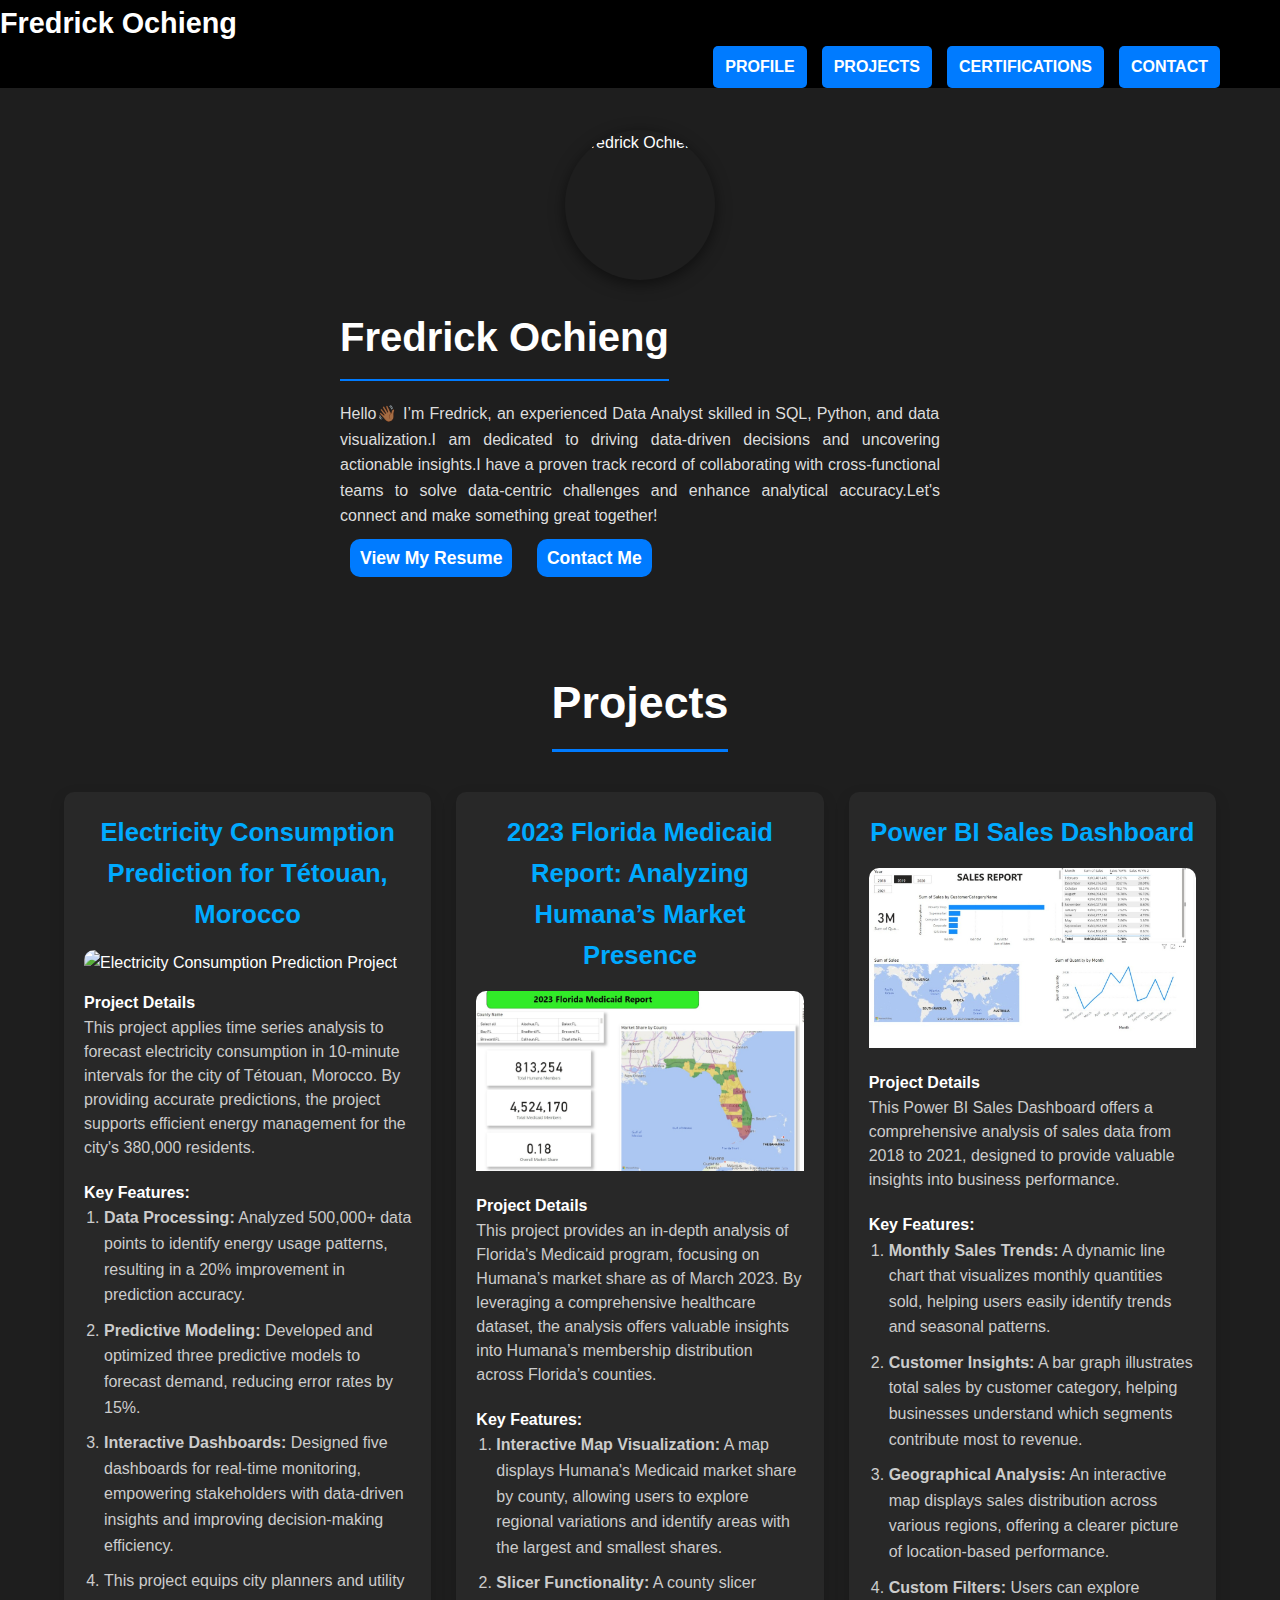
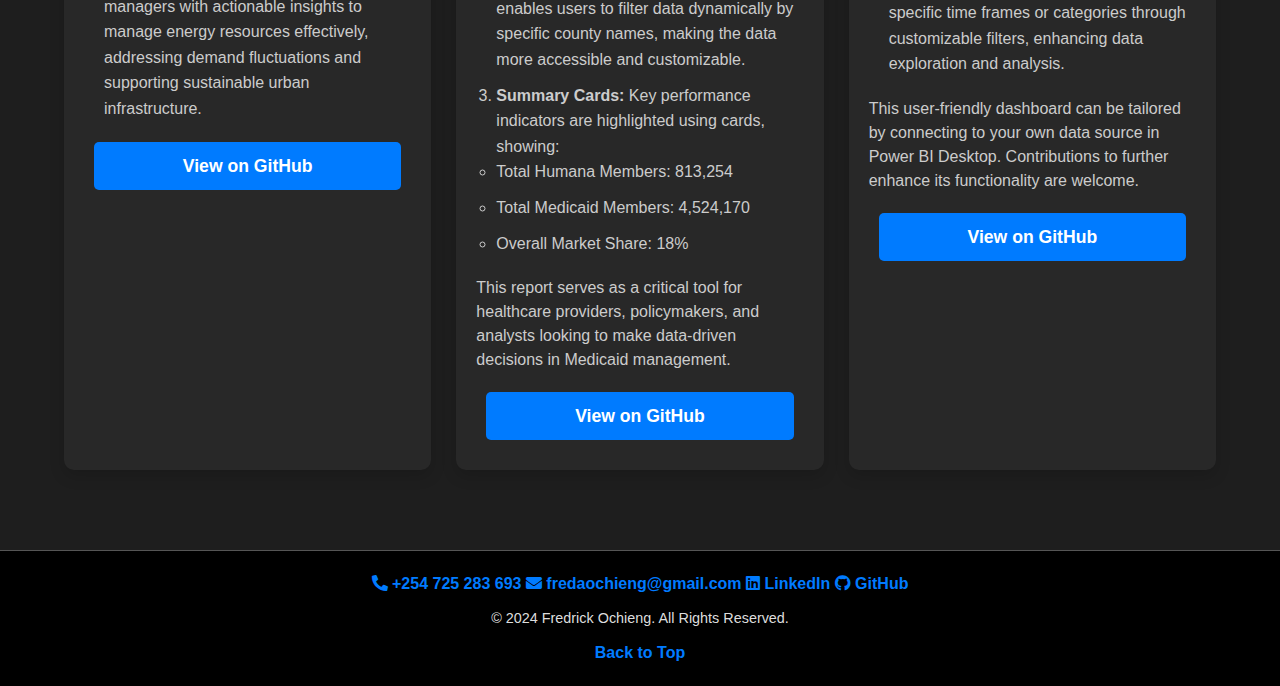
==== index.html @ 40f94ac7 "Added footer stylings" ====
<!DOCTYPE html>
<html lang="en">

<head>
    <meta charset="UTF-8">
    <meta name="viewport" content="width=device-width, initial-scale=1.0">
    <title style="color: white;">Fredrick Ochieng - Data Analyst</title>
    <link rel="stylesheet" href="styles.css">
    <link href="https://fonts.googleapis.com/css2?family=Roboto:wght@400;700&display=swap" rel="stylesheet">
    <link rel="stylesheet" href="https://cdnjs.cloudflare.com/ajax/libs/font-awesome/5.15.4/css/all.min.css">

    <link rel="stylesheet" href="script.js">
</head>


    <body>
        <header>
            <nav>
                <h1>Fredrick Ochieng</h1>
                <div class="container">
                    <ul class="horizontal-navbar">
                        <li><a href="index.html">PROFILE</a></li>
                        <li><a href="projects.html">PROJECTS</a></li>
                        <li><a href="certifications.html">CERTIFICATIONS</a></li>
                        <li><a href="contact.html">CONTACT</a></li>
                    </ul>
                </div>
            </nav>
        </header>

    
    
<section id="home">
        <div class="container">
            <div class="profile">
                <img src="images/FredProfile.png" alt="Fredrick Ochieng" class="profile-pic">
                <div class="profile-info">
                    <h2>Fredrick Ochieng</h2>
                    <p style="text-align:justify">Hello👋🏾 I’m Fredrick,  an experienced Data Analyst
                         skilled in SQL, Python, and data visualization.I am dedicated to driving data-driven
                          decisions and uncovering actionable insights.I have a proven track record
                           of collaborating with cross-functional teams to solve data-centric challenges 
                           and enhance analytical accuracy.Let's connect and make something great together!</p>
                    <a href="FredrickOchieng.pdf" class="btn" > <b>View My Resume</b></a>
                    <a href="contact.html" class="btn"><b>Contact Me</b></a>
                </div>
            </div>
        </div>
    </section>

    <section id="projects">
        <div class="container">
            <h2>Projects</h2>
            <div class="projects-grid">
                <!-- Existing Project -->
                <div class="project">
                    <h3 style="text-align: center;">Electricity Consumption Prediction for Tétouan, Morocco</h3>
                    <img src="images/project1.jpg" alt="Electricity Consumption Prediction Project" class="project-image">
                    <h4>Project Details</h4>
                    <p>This project applies time series analysis to forecast electricity consumption in 10-minute intervals for the city of Tétouan, Morocco. By providing accurate predictions, the project supports efficient energy management for the city's 380,000 residents.</p>
                    <h4>Key Features:</h4>
                    <ol style="text-align: left; margin-left: 20px;">
                        <li><b>Data Processing:</b> Analyzed 500,000+ data points to identify energy usage patterns, resulting in a 20% improvement in prediction accuracy.</li>
                        <li><b>Predictive Modeling:</b> Developed and optimized three predictive models to forecast demand, reducing error rates by 15%.</li>
                        <li><b>Interactive Dashboards:</b> Designed five dashboards for real-time monitoring, empowering stakeholders with data-driven insights and improving decision-making efficiency.</li>
                        <li>This project equips city planners and utility managers with actionable insights to manage energy resources effectively, addressing demand fluctuations and supporting sustainable urban infrastructure.</li>
                    </ol>
                    <a href="https://github.com/fred0chieng" target="_blank" class="btn">View on GitHub</a>
                </div>
    
                <!-- New Project: 2023 Florida Medicaid Report -->
                <div class="project">
                    <h3 style="text-align: center;">2023 Florida Medicaid Report: Analyzing Humana’s Market Presence</h3>
                    <img src="images/medicaid_report.jpg" alt="Florida Medicaid Report" class="project-image">
                    <h4>Project Details</h4>
                    <p>This project provides an in-depth analysis of Florida's Medicaid program, focusing on Humana’s market share as of March 2023. By leveraging a comprehensive healthcare dataset, the analysis offers valuable insights into Humana’s membership distribution across Florida’s counties.</p>
                    <h4>Key Features:</h4>
                    <ol style="text-align: left; margin-left: 20px;">
                        <li><b>Interactive Map Visualization:</b> A map displays Humana's Medicaid market share by county, allowing users to explore regional variations and identify areas with the largest and smallest shares.</li>
                        <li><b>Slicer Functionality:</b> A county slicer enables users to filter data dynamically by specific county names, making the data more accessible and customizable.</li>
                        <li><b>Summary Cards:</b> Key performance indicators are highlighted using cards, showing: 
                            <ul>
                                <li>Total Humana Members: 813,254</li>
                                <li>Total Medicaid Members: 4,524,170</li>
                                <li>Overall Market Share: 18%</li>
                            </ul>
                        </li>
                    </ol>
                    <p>This report serves as a critical tool for healthcare providers, policymakers, and analysts looking to make data-driven decisions in Medicaid management.</p>
                    <a href="https://github.com/fred0chieng/2023-Florida-Medicaid-Report" target="_blank" class="btn">View on GitHub</a>
                </div>
    
                <!-- Existing Project: Power BI Sales Dashboard -->
                <div class="project">
                    <h3 style="text-align: center;">Power BI Sales Dashboard</h3>
                    <img src="images/SalesReport.jpg" alt="Power BI Sales Dashboard" class="project-image">
                    <h4>Project Details</h4>
                    <p>This Power BI Sales Dashboard offers a comprehensive analysis of sales data from 2018 to 2021, designed to provide valuable insights into business performance.</p>
                    <h4>Key Features:</h4>
                    <ol style="text-align: left; margin-left: 20px;">
                        <li><strong>Monthly Sales Trends:</strong> A dynamic line chart that visualizes monthly quantities sold, helping users easily identify trends and seasonal patterns.</li>
                        <li><strong>Customer Insights:</strong> A bar graph illustrates total sales by customer category, helping businesses understand which segments contribute most to revenue.</li>
                        <li><strong>Geographical Analysis:</strong> An interactive map displays sales distribution across various regions, offering a clearer picture of location-based performance.</li>
                        <li><strong>Custom Filters:</strong> Users can explore specific time frames or categories through customizable filters, enhancing data exploration and analysis.</li>
                    </ol>
                    <p>This user-friendly dashboard can be tailored by connecting to your own data source in Power BI Desktop. Contributions to further enhance its functionality are welcome.</p>
                    <a href="https://github.com/fred0chieng/-Power-BI-Sales-dashboard-" target="_blank" class="btn">View on GitHub</a>
                </div>
            </div>
        </div>
    </section>

    
    <footer>
        <div class="container">
            <div class="footer-links">
                <a href="tel:+254725283693"><i class="fas fa-phone-alt"></i> +254 725 283 693</a>
                <a href="mailto:fredaochieng@gmail.com"><i class="fas fa-envelope"></i> fredaochieng@gmail.com</a>
                <a href="https://www.linkedin.com/in/fredrickochieng1/?originalSubdomain=ke" target="_blank">
                    <i class="fab fa-linkedin"></i> LinkedIn
                </a>
                <a href="https://github.com/fred0chieng" target="_blank"><i class="fab fa-github"></i> GitHub</a>
            </div>
            <p>&copy; 2024 Fredrick Ochieng. All Rights Reserved.</p>
            <a href="#top" class="back-to-top">Back to Top</a>
        </div>
    </footer>
    
    </body>

</html>
---- styles.css ----
/* General Reset */
* {
  margin: 0;
  padding: 0;
  box-sizing: border-box;
  font-family: 'Arial', sans-serif;
}

body {
  line-height: 1.6;
  font-size: 16px;
  background-color:#1e1e1e; /* Black background */
  color: #fff; /* Light text color for contrast */
  padding-top: 80px; /* Account for fixed header */
  overflow-x: hidden; /* Prevent horizontal scrolling */
}

body .container {
  display: flex;
  flex-direction: column;
  align-items: center; /* Center vertically */
}

@media (max-width: 768px) {
  body .container {
    padding: 10px;
    justify-content: flex-start; /* Ensure content appears from the top */
    align-items: flex-start; /* Align items to the left */
  }
}

/* Header */
header {
  position: fixed;
  align-items: center;
  top: 0;
  width: 100%;
  justify-content: space-between;
  background-color:#000; /* or your preferred background color */
  z-index: 1000; /* To ensure it stays above other content */
  transition: background-color 0.3s;
}

.home-page header {
  background-color: transparent;
}

.scrolled header {
  background-color: #444; /* or another color */
}

html {
  scroll-behavior: smooth;
}

header .container {
  display: flex;
  flex-direction: column; /* Stack items vertically */
  align-items:flex-end; /* Align items to the left */
  padding: 10px 0;
  max-width: 1200px; /* Adjust for your layout */
  margin: 0 auto; /* Center the container horizontally */
  justify-content: space-between; /* Space between heading and nav */
  width: 100%;
  padding: 0 20px;

}

header h1 {
  margin: 0;
  font-size: 1.8rem;
  color: white; /* Adjust header color for visibility */
}

header nav {
  margin-left: auto; /* Push the nav to the far right */
}

header nav ul {
  list-style: none;
  display: flex; /* Align items in a row */
  gap: 15px; /* Space between navigation items */
}

header nav ul li {
  display: inline-block; /* Make items inline-block */
}

header nav ul li a {
  color: #fff; /* Text color */
  text-decoration: none; /* Remove underline */
  padding: 8px 12px; /* Padding for clickable area */
  border-radius: 5px; /* Rounded corners */
  background-color: #007bff; /* Background color */
  display: block; /* Ensure the link takes full space */
  transition: background-color 0.3s, color 0.3s; /* Smooth transition */
  font-weight: bold; /* Make text bold */
}


header nav ul li a:hover {
  background-color: #0056b3; /* Darker shade on hover */
  color: #fff; /* Text color on hover */
}


/* Section Titles */
h2 {
  text-align: center;
  color: #fff;
  margin-bottom: 20px;
  border-bottom: 2px solid #007bff;
  display: inline-block;
  padding-bottom: 10px;
}

/* About Section */
#about {
  background-color: #1e1e1e; /* Darker section background */
  padding: 60px 0;
  text-align: center;
  border-bottom: 1px solid #444;
}

.profile {
  display: flex;
  flex-direction: column;
  align-items: center;
  gap: 10px; /* Reduced gap between image and name */
  margin-top: 50px; /* Space between the header and profile section */
}

.profile-pic {
  width: 150px;
  height: 150px;
  border-radius: 50%;
  object-fit: cover;
  box-shadow: 0 4px 15px rgba(0, 0, 0, 0.5); /* Stronger shadow for contrast */
}

.profile-info {
  max-width: 600px;
  text-align: center;
  color: #ddd; /* Slightly lighter text */
}

.profile-info h2 {
  font-size: 2.2rem;
  margin: 5px 0; /* Reduced margin for the name */
  color: #fff; /* White color for name */
}

/* General Button Styling */
.btn {
  background-color: #007bff; /* Primary color */
  color: #fff; /* Text color */
  padding: 5px 10px; /* Increased padding */
  border-radius: 10px; /* Rounded buttons */
  cursor: pointer;
  font-size: 1.1rem; /* Slightly larger font */
  font-weight: bold; /* Bold text */
  transition: background-color 0.3s, border-color 0.3s, box-shadow 0.3s;
  display: inline-block;
  margin: 10px; /* Space between buttons */
  text-align: center;
  text-decoration: none;

}

.btn:hover {
  background-color: #0056b3; /* Darker blue on hover */
  border-color: #fff; /* White border on hover */
  box-shadow: 0 5px 15px rgba(0, 123, 255, 0.4); /* Subtle shadow */
}

.btn:active {
  transform: scale(0.98); /* Slight button shrink when clicked */
}

.btn-primary {
  background-color: #28a745; /* Green button */
  border-color: #28a745;
}

.btn-primary:hover {
  background-color: #218838;
  border-color: #fff;
}

/* Projects Section */
#projects {
  padding: 80px 0;
  background-color: #1e1e1e;
  font-family: Arial, Helvetica, sans-serif;
}

#projects h2 {
  text-align: center;
  font-size: 2.8rem;
  margin-bottom: 40px;
  color: #ffffff;
  border-bottom: 3px solid #007bff;
  display: inline-block;
  padding-bottom: 10px;
}

/* Container */
.container {
  width: 90%;
  max-width: 1200px;
  margin: 0 auto;
}

/* Projects Grid */
.projects-grid {
  display: grid;
  grid-template-columns: repeat(auto-fit, minmax(300px, 1fr));
  gap: 25px;
}

/* Project Card */
.project {
  background-color: #282828;
  border-radius: 10px;
  padding: 20px;
  box-shadow: 0 6px 15px rgba(0, 0, 0, 0.15);
  transition: transform 0.3s ease, box-shadow 0.3s ease;
  color: #ffffff;
}

.project:hover {
  transform: scale(1.05);
  box-shadow: 0 8px 25px rgba(0, 0, 0, 0.25);
}

.project img {
  width: 100%;
  height: 180px;
  object-fit: cover;
  border-radius: 10px 10px 0 0;
  margin-bottom: 15px;
}

.project h3 {
  font-size: 1.6rem;
  margin-bottom: 15px;
  text-align: center;
  color: #00aaff;
}

.project p {
  font-size: 1rem;
  margin-bottom: 20px;
  line-height: 1.5;
  color: #cccccc;
}

.project ol {
  margin-left: 20px;
  margin-bottom: 20px;
  color: #cccccc;
}

.project ol li {
  margin-bottom: 10px;
}

.project .btn {
  display: block;
  text-align: center;
  padding: 10px 15px;
  background-color: #007bff;
  color: #ffffff;
  border-radius: 5px;
  text-decoration: none;
  transition: background-color 0.3s;
}
/* Footer */
footer {
  background-color:#000; /* Dark background color */
  color: #fff; /* Light text color for contrast */
  padding: 20px 0;
  text-align: center; /* Center text */
  position: relative;
  bottom: 0;
  width: 100%;
  border-top: 1px solid #555; /* Subtle top border */
}

footer a {
  color: #007bff; /* Link color */
  text-decoration: none; /* Remove underline */
  font-weight: bold; /* Bold links */
  transition: color 0.3s; /* Smooth color transition */
}

footer a:hover {
  color: #0056b3; /* Darker blue on hover */
}

footer p {
  margin: 10px 0; /* Spacing for text */
  font-size: 0.9rem; /* Slightly smaller font size */
  color: #ddd; /* Light grey for secondary text */
}

/* Responsive Adjustments for Footer */
@media (max-width: 768px) {
  footer {
    padding: 15px 10px; /* Adjust padding for smaller screens */
  }

  footer p {
    font-size: 0.8rem; /* Smaller text size for mobile */
  }
}
/* Contact Section Styling */
#contact {
  padding: 80px 20px; /* Added padding for spacing */
  background-color: #1e1e1e; /* Background color consistent with the site */
  color: #fff; /* Text color for readability */
}

#contact .container {
  display: flex;
  flex-direction: column;
  align-items: center;
}

.profile {
  display: flex;
  flex-direction: column;
  align-items: center;
  gap: 20px; /* Increased gap for better spacing */
  max-width: 800px; /* Limit the width for better readability */
  width: 100%;
}

.profile-pic {
  width: 150px;
  height: 150px;
  border-radius: 50%;
  object-fit: cover;
  box-shadow: 0 4px 15px rgba(0, 0, 0, 0.5);
}

.profile-info {
  width: 100%;
  text-align: left; /* Align text to the left for better readability */
}

.profile-info h2 {
  font-size: 2.5rem; /* Increased font size */
  margin-bottom: 20px; /* Increased margin for spacing */
  color: #fff;
  align-items: center;
}

.profile-info form {
  display: flex;
  flex-direction: column;
  gap: 15px; /* Increased gap between form elements */
}

.profile-info label {
  font-size: 1.1rem; /* Larger font size for labels */
  margin-bottom: 5px; /* Space between label and input */
}

.profile-info input[type="text"],
.profile-info input[type="email"],
.profile-info textarea {
  width: 100%; /* Full width inputs */
  padding: 12px 15px; /* Increased padding for better usability */
  border: 1px solid #444; /* Subtle border */
  border-radius: 5px;
  background-color: #2c2c2c; /* Dark background for inputs */
  color: #fff; /* White text for readability */
  font-size: 1rem; /* Adequate font size */
  transition: border 0.3s ease;
}

.profile-info input[type="text"]:focus,
.profile-info input[type="email"]:focus,
.profile-info textarea:focus {
  border: 1px solid #007bff; /* Highlight border on focus */
  outline: none; /* Remove default outline */
}

.profile-info textarea {
  resize: vertical; /* Allow vertical resizing */
  min-height: 150px; /* Minimum height for textarea */
}
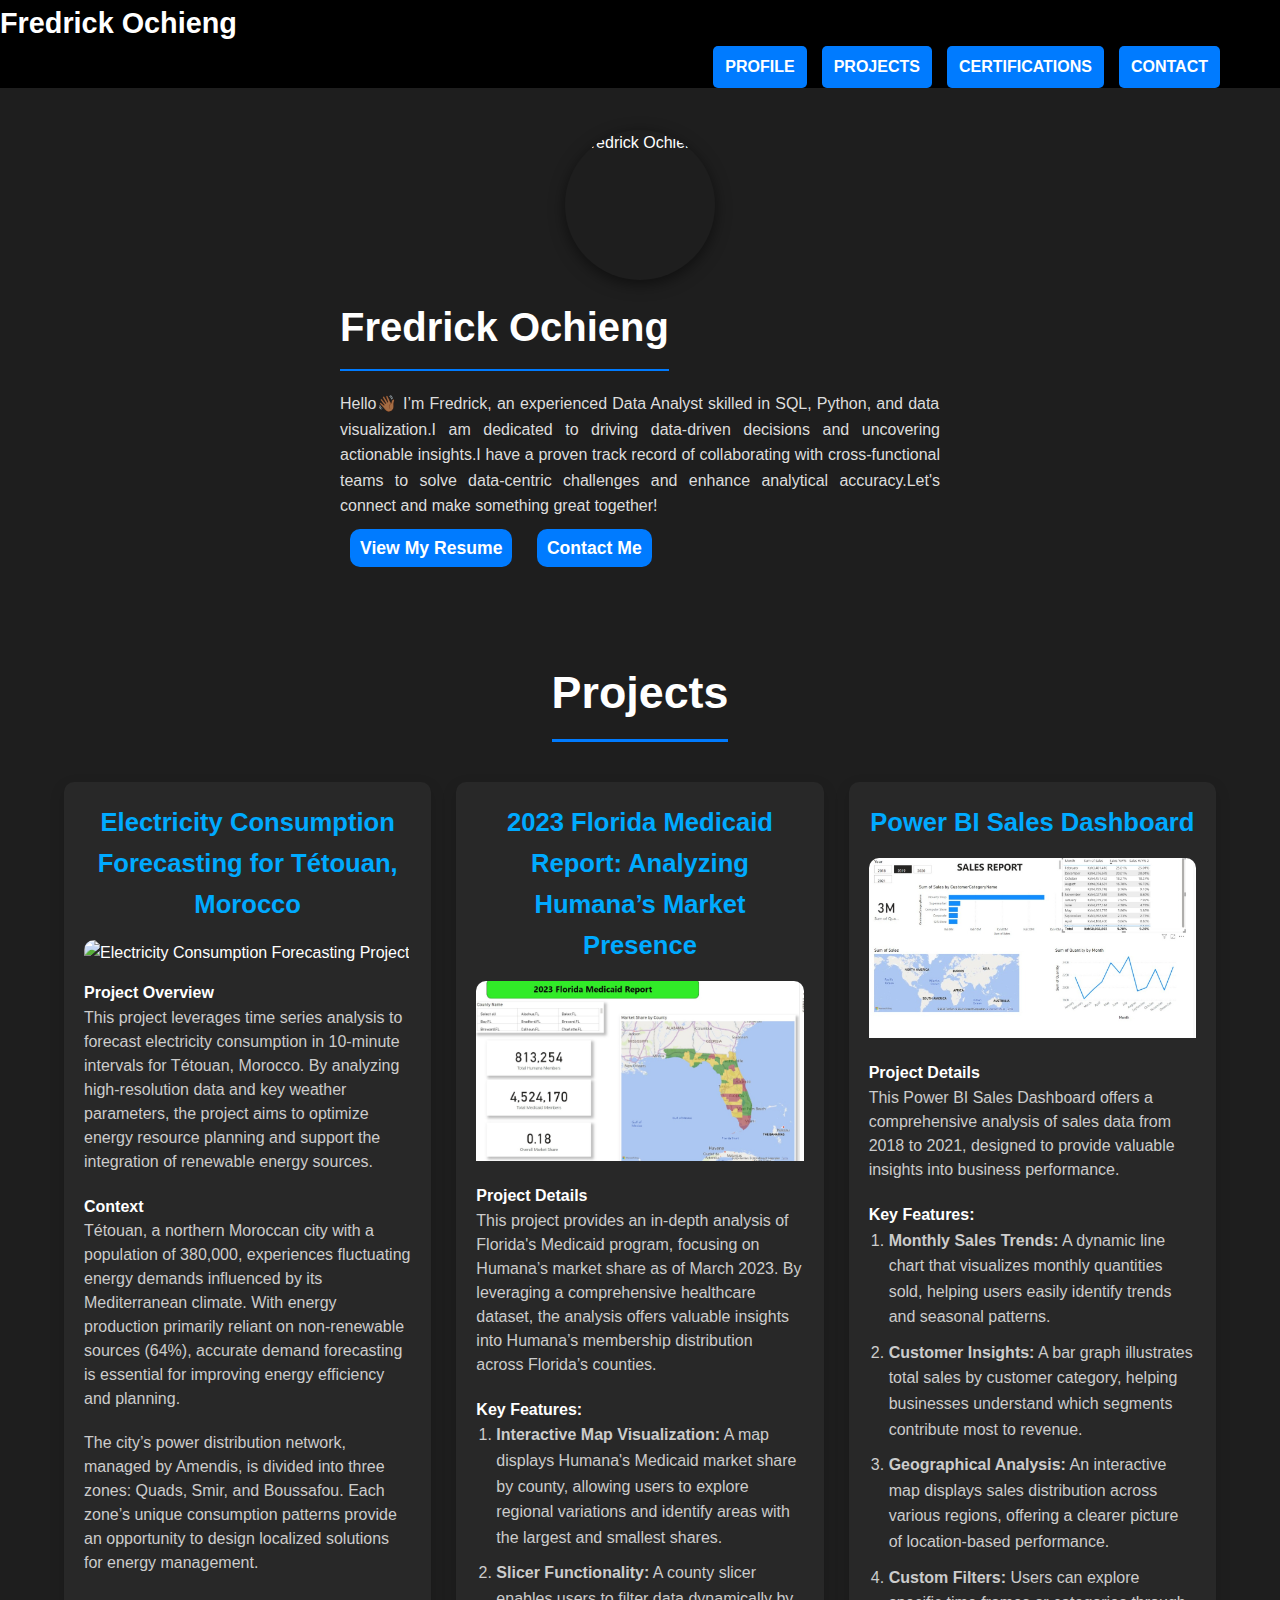
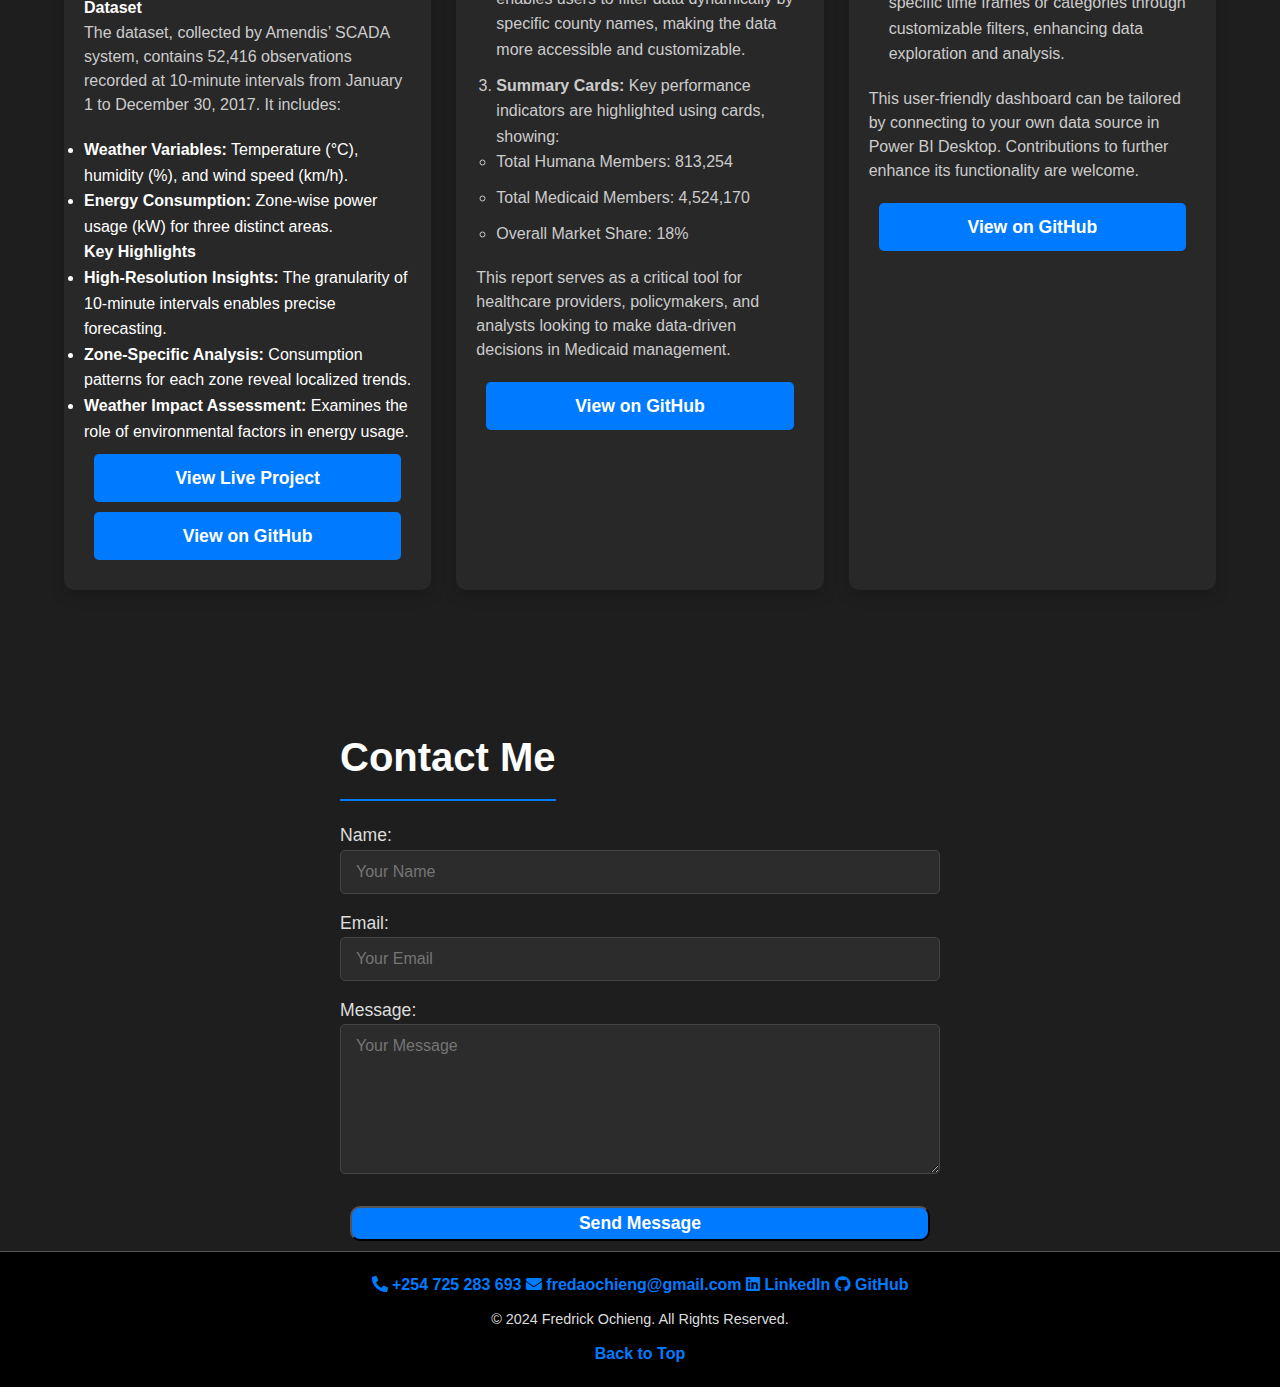
==== commit 280e580e: "added" ====
--- a/index.html
+++ b/index.html
@@ -52,23 +52,34 @@
         <div class="container">
             <h2>Projects</h2>
             <div class="projects-grid">
-                <!-- Existing Project -->
+                <!-- Updated Project: Electricity Consumption Forecasting -->
                 <div class="project">
-                    <h3 style="text-align: center;">Electricity Consumption Prediction for Tétouan, Morocco</h3>
-                    <img src="images/project1.jpg" alt="Electricity Consumption Prediction Project" class="project-image">
-                    <h4>Project Details</h4>
-                    <p>This project applies time series analysis to forecast electricity consumption in 10-minute intervals for the city of Tétouan, Morocco. By providing accurate predictions, the project supports efficient energy management for the city's 380,000 residents.</p>
-                    <h4>Key Features:</h4>
-                    <ol style="text-align: left; margin-left: 20px;">
-                        <li><b>Data Processing:</b> Analyzed 500,000+ data points to identify energy usage patterns, resulting in a 20% improvement in prediction accuracy.</li>
-                        <li><b>Predictive Modeling:</b> Developed and optimized three predictive models to forecast demand, reducing error rates by 15%.</li>
-                        <li><b>Interactive Dashboards:</b> Designed five dashboards for real-time monitoring, empowering stakeholders with data-driven insights and improving decision-making efficiency.</li>
-                        <li>This project equips city planners and utility managers with actionable insights to manage energy resources effectively, addressing demand fluctuations and supporting sustainable urban infrastructure.</li>
-                    </ol>
-                    <a href="https://github.com/fred0chieng" target="_blank" class="btn">View on GitHub</a>
+                    <h3 style="text-align: center;">Electricity Consumption Forecasting for Tétouan, Morocco</h3>
+                    <img src="images/project1.jpg" alt="Electricity Consumption Forecasting Project" class="project-image">
+                    <h4>Project Overview</h4>
+                    <p>This project leverages time series analysis to forecast electricity consumption in 10-minute intervals for Tétouan, Morocco. By analyzing high-resolution data and key weather parameters, the project aims to optimize energy resource planning and support the integration of renewable energy sources.</p>
+                    <h4>Context</h4>
+                    <p>Tétouan, a northern Moroccan city with a population of 380,000, experiences fluctuating energy demands influenced by its Mediterranean climate. With energy production primarily reliant on non-renewable sources (64%), accurate demand forecasting is essential for improving energy efficiency and planning.</p>
+                    <p>The city’s power distribution network, managed by Amendis, is divided into three zones: Quads, Smir, and Boussafou. Each zone’s unique consumption patterns provide an opportunity to design localized solutions for energy management.</p>
+                    <h4>Dataset</h4>
+                    <p>The dataset, collected by Amendis’ SCADA system, contains 52,416 observations recorded at 10-minute intervals from January 1 to December 30, 2017. It includes:</p>
+                    <ul>
+                        <li><strong>Weather Variables:</strong> Temperature (°C), humidity (%), and wind speed (km/h).</li>
+                        <li><strong>Energy Consumption:</strong> Zone-wise power usage (kW) for three distinct areas.</li>
+                    </ul>
+                    <h4>Key Highlights</h4>
+                    <ul>
+                        <li><strong>High-Resolution Insights:</strong> The granularity of 10-minute intervals enables precise forecasting.</li>
+                        <li><strong>Zone-Specific Analysis:</strong> Consumption patterns for each zone reveal localized trends.</li>
+                        <li><strong>Weather Impact Assessment:</strong> Examines the role of environmental factors in energy usage.</li>
+                    </ul>
+                    <div class="buttons">
+                        <a href="https://ewtkr67awm2gynd92wdqdx.streamlit.app/" target="_blank" class="btn">View Live Project</a>
+                        <a href="https://github.com/fred0chieng" target="_blank" class="btn">View on GitHub</a>
+                    </div>
                 </div>
     
-                <!-- New Project: 2023 Florida Medicaid Report -->
+                <!-- Existing Project: 2023 Florida Medicaid Report -->
                 <div class="project">
                     <h3 style="text-align: center;">2023 Florida Medicaid Report: Analyzing Humana’s Market Presence</h3>
                     <img src="images/medicaid_report.jpg" alt="Florida Medicaid Report" class="project-image">
@@ -110,6 +121,32 @@
         </div>
     </section>
 
+    <div class="container">
+        <div class="profile">
+        
+            <div class="profile-info">
+                <h2 style="align-items: center;">Contact Me</h2>
+                <form id="contactForm" action="https://formspree.io/f/mvgopzay" method="POST">
+                    <div class="form-group">
+                        <label for="name">Name:</label>
+                        <input type="text" id="name" name="name" placeholder="Your Name" required>
+                    </div>
+                    <div class="form-group">
+                        <label for="email">Email:</label>
+                        <input type="email" id="email" name="email" placeholder="Your Email" required>
+                    </div>
+                    <div class="form-group">
+                        <label for="message">Message:</label>
+                        <textarea id="message" name="message" rows="4" placeholder="Your Message" required></textarea>
+                    </div>
+                    <button type="submit" class="btn">Send Message</button>
+                </form>
+            </div>
+        </div>
+    </div>
+</section>
+
+    
     
     <footer>
         <div class="container">
--- a/styles.css
+++ b/styles.css
@@ -27,6 +27,21 @@
     justify-content: flex-start; /* Ensure content appears from the top */
     align-items: flex-start; /* Align items to the left */
   }
+}
+/* Animations */
+@keyframes fadeIn {
+  from {
+    opacity: 0;
+    transform: translateY(20px);
+  }
+  to {
+    opacity: 1;
+    transform: translateY(0);
+  }
+}
+
+.fade-in {
+  animation: fadeIn 1s ease-in-out;
 }
 
 /* Header */
@@ -331,7 +346,6 @@
   display: flex;
   flex-direction: column;
   align-items: center;
-  gap: 20px; /* Increased gap for better spacing */
   max-width: 800px; /* Limit the width for better readability */
   width: 100%;
 }
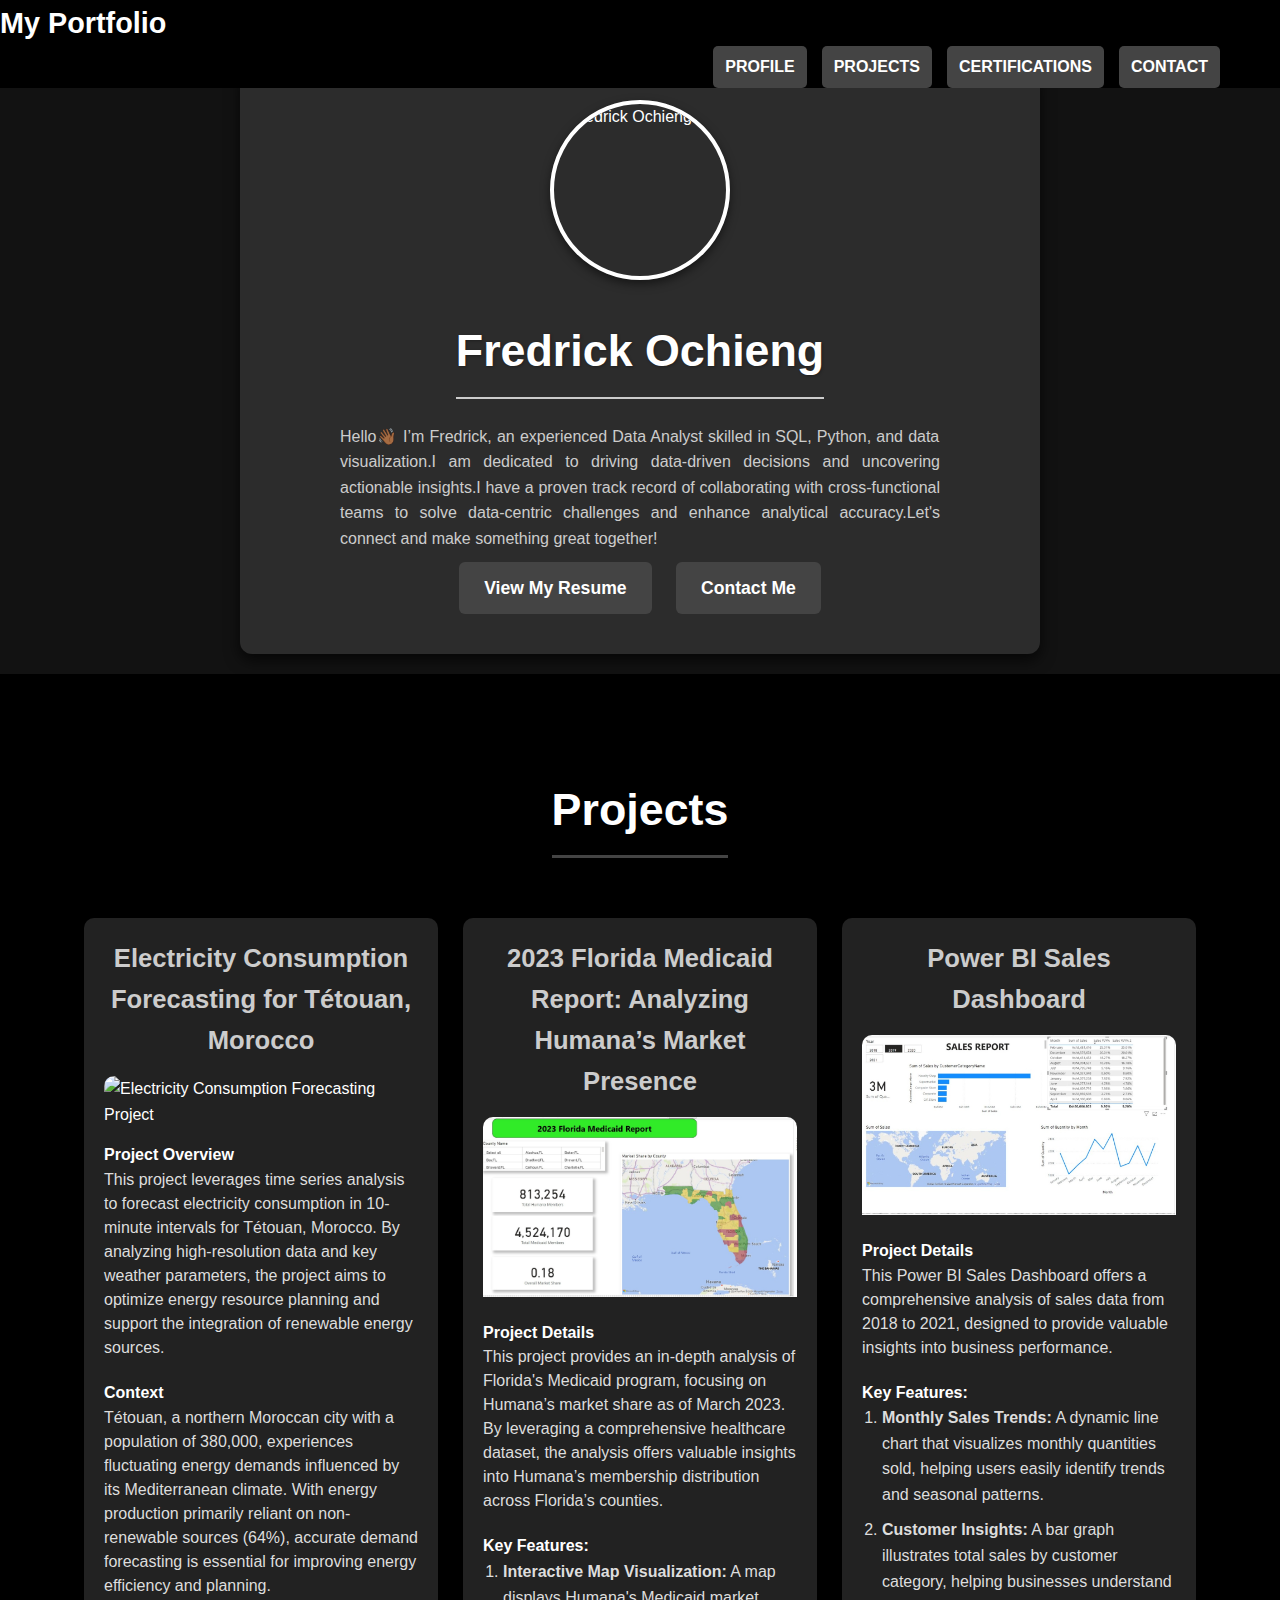
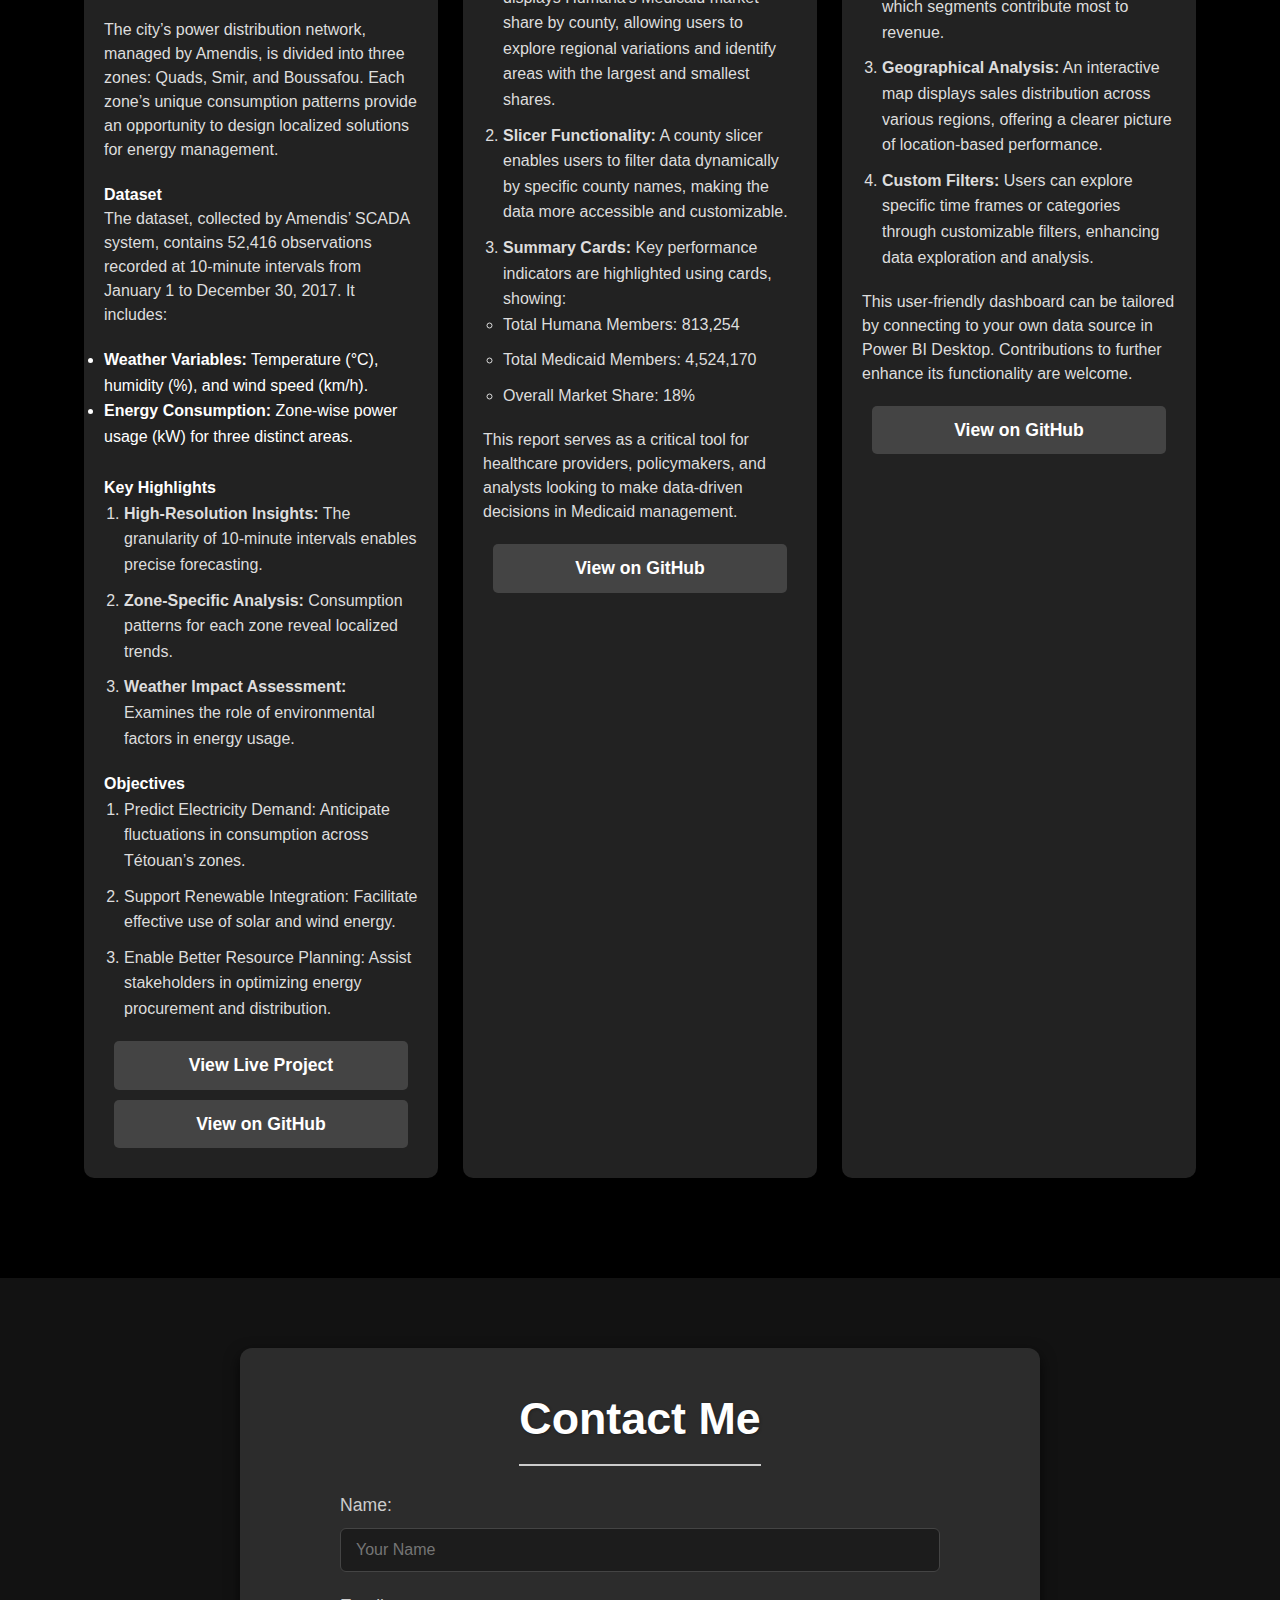
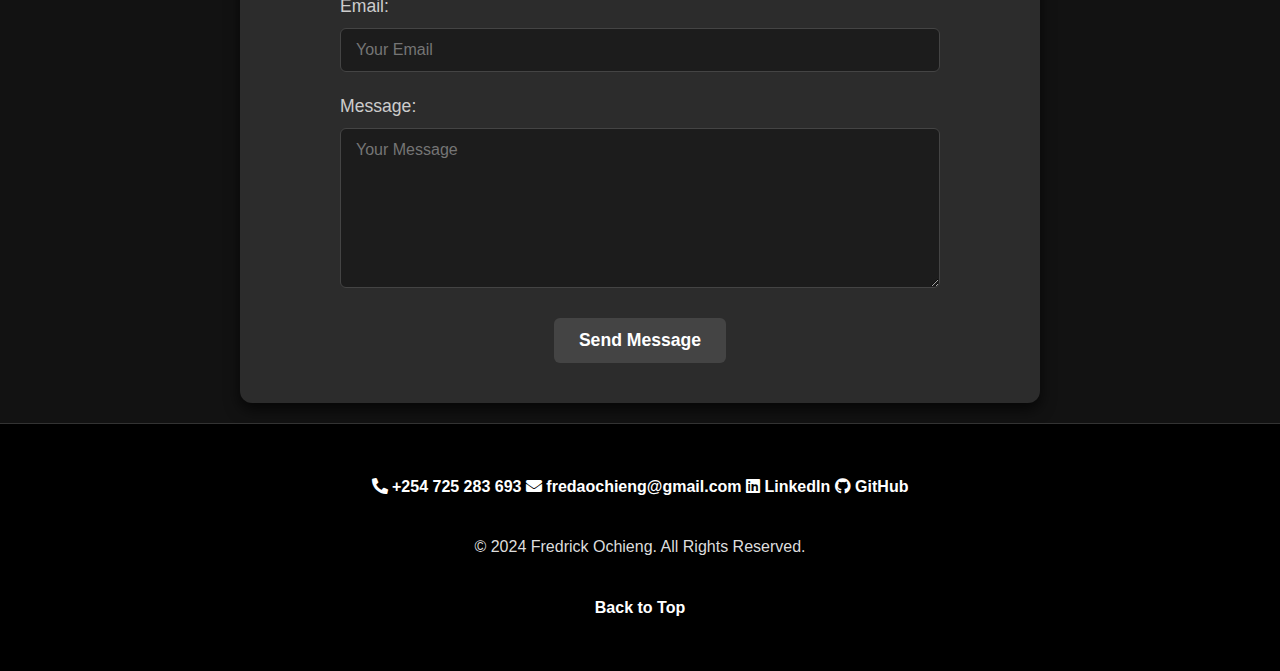
==== commit b39cc584: "Readjusted the colors to just white, black and a touch of grey" ====
--- a/index.html
+++ b/index.html
@@ -16,7 +16,7 @@
     <body>
         <header>
             <nav>
-                <h1>Fredrick Ochieng</h1>
+                <h1 >My Portfolio</h1>
                 <div class="container">
                     <ul class="horizontal-navbar">
                         <li><a href="index.html">PROFILE</a></li>
@@ -67,12 +67,21 @@
                         <li><strong>Weather Variables:</strong> Temperature (°C), humidity (%), and wind speed (km/h).</li>
                         <li><strong>Energy Consumption:</strong> Zone-wise power usage (kW) for three distinct areas.</li>
                     </ul>
+                    <br>
                     <h4>Key Highlights</h4>
-                    <ul>
+                    <ol>
                         <li><strong>High-Resolution Insights:</strong> The granularity of 10-minute intervals enables precise forecasting.</li>
                         <li><strong>Zone-Specific Analysis:</strong> Consumption patterns for each zone reveal localized trends.</li>
                         <li><strong>Weather Impact Assessment:</strong> Examines the role of environmental factors in energy usage.</li>
-                    </ul>
+                    </ol>
+                    
+                    <h4>Objectives</h4>
+                    <ol>
+                        <li>Predict Electricity Demand: Anticipate fluctuations in consumption across Tétouan’s zones.</li>
+                        <li>Support Renewable Integration: Facilitate effective use of solar and wind energy.</li>
+                        <li>Enable Better Resource Planning: Assist stakeholders in optimizing energy procurement and distribution.</li>
+                    </ol>
+                    
                     <div class="buttons">
                         <a href="https://ewtkr67awm2gynd92wdqdx.streamlit.app/" target="_blank" class="btn">View Live Project</a>
                         <a href="https://github.com/fred0chieng" target="_blank" class="btn">View on GitHub</a>
--- a/styles.css
+++ b/styles.css
@@ -9,25 +9,31 @@
 body {
   line-height: 1.6;
   font-size: 16px;
-  background-color:#1e1e1e; /* Black background */
-  color: #fff; /* Light text color for contrast */
-  padding-top: 80px; /* Account for fixed header */
+  background-color: #1e1e1e; /* Dark background for modern look */
+  color: #f0f0f0; /* Slightly lighter text for better readability */
+  padding-top: 80px; /* Account for fixed header height */
   overflow-x: hidden; /* Prevent horizontal scrolling */
 }
 
 body .container {
   display: flex;
   flex-direction: column;
-  align-items: center; /* Center vertically */
+  align-items: center; /* Center content horizontally */
+  gap: 20px; /* Add spacing between elements for better layout */
+  padding: 20px; /* General padding for inner content */
+  max-width: 1200px; /* Limit container width for readability */
+  margin: 0 auto; /* Center container on the page */
 }
 
 @media (max-width: 768px) {
   body .container {
-    padding: 10px;
-    justify-content: flex-start; /* Ensure content appears from the top */
-    align-items: flex-start; /* Align items to the left */
-  }
-}
+    padding: 15px; /* Reduce padding for smaller screens */
+    justify-content: flex-start; /* Ensure content starts at the top */
+    align-items: flex-start; /* Align items to the left for smaller viewports */
+    gap: 15px; /* Adjust gap for tighter layouts */
+  }
+}
+
 /* Animations */
 @keyframes fadeIn {
   from {
@@ -51,7 +57,7 @@
   top: 0;
   width: 100%;
   justify-content: space-between;
-  background-color:#000; /* or your preferred background color */
+  background-color: #000; /* Black background */
   z-index: 1000; /* To ensure it stays above other content */
   transition: background-color 0.3s;
 }
@@ -61,7 +67,7 @@
 }
 
 .scrolled header {
-  background-color: #444; /* or another color */
+  background-color: #333; /* Slight grey for scrolled state */
 }
 
 html {
@@ -71,20 +77,19 @@
 header .container {
   display: flex;
   flex-direction: column; /* Stack items vertically */
-  align-items:flex-end; /* Align items to the left */
+  align-items: flex-end; /* Align items to the right */
   padding: 10px 0;
   max-width: 1200px; /* Adjust for your layout */
   margin: 0 auto; /* Center the container horizontally */
   justify-content: space-between; /* Space between heading and nav */
   width: 100%;
   padding: 0 20px;
-
 }
 
 header h1 {
   margin: 0;
   font-size: 1.8rem;
-  color: white; /* Adjust header color for visibility */
+  color: white; /* White text color for visibility */
 }
 
 header nav {
@@ -102,39 +107,37 @@
 }
 
 header nav ul li a {
-  color: #fff; /* Text color */
+  color: #fff; /* White text color */
   text-decoration: none; /* Remove underline */
   padding: 8px 12px; /* Padding for clickable area */
   border-radius: 5px; /* Rounded corners */
-  background-color: #007bff; /* Background color */
+  background-color: #444; /* Slight grey background */
   display: block; /* Ensure the link takes full space */
   transition: background-color 0.3s, color 0.3s; /* Smooth transition */
   font-weight: bold; /* Make text bold */
 }
 
-
 header nav ul li a:hover {
-  background-color: #0056b3; /* Darker shade on hover */
-  color: #fff; /* Text color on hover */
-}
-
+  background-color: #fff; /* White background on hover */
+  color: #000; /* Black text on hover */
+}
 
 /* Section Titles */
 h2 {
   text-align: center;
-  color: #fff;
+  color: #fff; /* White color for section titles */
   margin-bottom: 20px;
-  border-bottom: 2px solid #007bff;
+  border-bottom: 2px solid #ccc; /* Grey border for subtle emphasis */
   display: inline-block;
   padding-bottom: 10px;
 }
 
 /* About Section */
 #about {
-  background-color: #1e1e1e; /* Darker section background */
+  background-color: #000; /* Black background */
   padding: 60px 0;
   text-align: center;
-  border-bottom: 1px solid #444;
+  border-bottom: 1px solid #333; /* Dark grey border */
 }
 
 .profile {
@@ -150,13 +153,13 @@
   height: 150px;
   border-radius: 50%;
   object-fit: cover;
-  box-shadow: 0 4px 15px rgba(0, 0, 0, 0.5); /* Stronger shadow for contrast */
+  box-shadow: 0 4px 15px rgba(0, 0, 0, 0.6); /* Darker shadow for better contrast */
 }
 
 .profile-info {
   max-width: 600px;
   text-align: center;
-  color: #ddd; /* Slightly lighter text */
+  color: #ccc; /* Lighter grey for the text */
 }
 
 .profile-info h2 {
@@ -167,8 +170,8 @@
 
 /* General Button Styling */
 .btn {
-  background-color: #007bff; /* Primary color */
-  color: #fff; /* Text color */
+  background-color: #333; /* Dark grey for the button */
+  color: #fff; /* White text color */
   padding: 5px 10px; /* Increased padding */
   border-radius: 10px; /* Rounded buttons */
   cursor: pointer;
@@ -179,13 +182,12 @@
   margin: 10px; /* Space between buttons */
   text-align: center;
   text-decoration: none;
-
 }
 
 .btn:hover {
-  background-color: #0056b3; /* Darker blue on hover */
+  background-color: #555; /* Lighter grey on hover */
   border-color: #fff; /* White border on hover */
-  box-shadow: 0 5px 15px rgba(0, 123, 255, 0.4); /* Subtle shadow */
+  box-shadow: 0 5px 15px rgba(0, 0, 0, 0.5); /* Subtle shadow */
 }
 
 .btn:active {
@@ -193,19 +195,20 @@
 }
 
 .btn-primary {
-  background-color: #28a745; /* Green button */
-  border-color: #28a745;
+  background-color: #444; /* Medium grey for primary button */
+  border-color: #444;
 }
 
 .btn-primary:hover {
-  background-color: #218838;
-  border-color: #fff;
-}
+  background-color: #666; /* Lighter grey on hover */
+  border-color: #fff; /* White border on hover */
+}
+
 
 /* Projects Section */
 #projects {
   padding: 80px 0;
-  background-color: #1e1e1e;
+  background-color: #000; /* Black background */
   font-family: Arial, Helvetica, sans-serif;
 }
 
@@ -213,8 +216,8 @@
   text-align: center;
   font-size: 2.8rem;
   margin-bottom: 40px;
-  color: #ffffff;
-  border-bottom: 3px solid #007bff;
+  color: #fff; /* White color for title */
+  border-bottom: 3px solid #444; /* Dark grey border */
   display: inline-block;
   padding-bottom: 10px;
 }
@@ -235,17 +238,17 @@
 
 /* Project Card */
 .project {
-  background-color: #282828;
+  background-color: #222; /* Dark grey background */
   border-radius: 10px;
   padding: 20px;
-  box-shadow: 0 6px 15px rgba(0, 0, 0, 0.15);
+  box-shadow: 0 6px 15px rgba(0, 0, 0, 0.3); /* Darker shadow */
   transition: transform 0.3s ease, box-shadow 0.3s ease;
-  color: #ffffff;
+  color: #fff; /* White text color */
 }
 
 .project:hover {
   transform: scale(1.05);
-  box-shadow: 0 8px 25px rgba(0, 0, 0, 0.25);
+  box-shadow: 0 8px 25px rgba(0, 0, 0, 0.4); /* Darker shadow on hover */
 }
 
 .project img {
@@ -260,20 +263,20 @@
   font-size: 1.6rem;
   margin-bottom: 15px;
   text-align: center;
-  color: #00aaff;
+  color: #ccc; /* Light grey color for project title */
 }
 
 .project p {
   font-size: 1rem;
   margin-bottom: 20px;
   line-height: 1.5;
-  color: #cccccc;
+  color: #ddd; /* Light grey for project description */
 }
 
 .project ol {
   margin-left: 20px;
   margin-bottom: 20px;
-  color: #cccccc;
+  color: #ddd; /* Light grey for list */
 }
 
 .project ol li {
@@ -284,125 +287,215 @@
   display: block;
   text-align: center;
   padding: 10px 15px;
-  background-color: #007bff;
-  color: #ffffff;
+  background-color: #444; /* Dark grey button */
+  color: #fff; /* White text */
   border-radius: 5px;
   text-decoration: none;
   transition: background-color 0.3s;
 }
+
+.project .btn:hover {
+  background-color: #555; /* Slightly lighter grey on hover */
+}
+
 /* Footer */
 footer {
-  background-color:#000; /* Dark background color */
-  color: #fff; /* Light text color for contrast */
-  padding: 20px 0;
-  text-align: center; /* Center text */
+  background-color: #000; /* Black background */
+  color: #fff; /* White text for high contrast */
+  padding: 30px 0; /* Added padding for spacing */
+  text-align: center; /* Centered text */
   position: relative;
   bottom: 0;
   width: 100%;
-  border-top: 1px solid #555; /* Subtle top border */
-}
-
+  border-top: 1px solid #333; /* Subtle dark grey border */
+}
+
+/* Links */
 footer a {
-  color: #007bff; /* Link color */
-  text-decoration: none; /* Remove underline */
-  font-weight: bold; /* Bold links */
-  transition: color 0.3s; /* Smooth color transition */
-}
-
+  color: #fff; /* White link color */
+  text-decoration: none; /* No underline */
+  font-weight: 600; /* Slightly lighter bold */
+  transition: color 0.3s, transform 0.3s; /* Smooth color and scale transition */
+}
+
+/* Hover Effects for Links */
 footer a:hover {
-  color: #0056b3; /* Darker blue on hover */
-}
-
+  color: #bbb; /* Light grey on hover */
+  transform: translateY(-2px); /* Slight lift effect */
+}
+
+/* Paragraph Text */
 footer p {
-  margin: 10px 0; /* Spacing for text */
-  font-size: 0.9rem; /* Slightly smaller font size */
+  margin: 15px 0; /* Spacing for clarity */
+  font-size: 1rem; /* Standard font size */
   color: #ddd; /* Light grey for secondary text */
 }
 
-/* Responsive Adjustments for Footer */
+/* Responsive Adjustments */
 @media (max-width: 768px) {
   footer {
-    padding: 15px 10px; /* Adjust padding for smaller screens */
+    padding: 20px 15px; /* Adjusted padding for smaller screens */
   }
 
   footer p {
-    font-size: 0.8rem; /* Smaller text size for mobile */
-  }
-}
+    font-size: 0.85rem; /* Slightly smaller text for mobile */
+  }
+
+  footer a {
+    font-size: 0.95rem; /* Adjusted link font size */
+  }
+}
+
+/* General Styling */
+body {
+  font-family: 'Roboto', sans-serif;
+  margin: 0;
+  padding: 0;
+  background-color: #121212; /* Black background */
+  color: #fff; /* Default text color */
+}
+
 /* Contact Section Styling */
 #contact {
-  padding: 80px 20px; /* Added padding for spacing */
-  background-color: #1e1e1e; /* Background color consistent with the site */
-  color: #fff; /* Text color for readability */
+  padding: 80px 20px;
+  background-color: #1c1c1c; /* Dark grey background */
+  color: #fff;
 }
 
 #contact .container {
   display: flex;
   flex-direction: column;
   align-items: center;
+  max-width: 1200px;
+  margin: 0 auto;
 }
 
 .profile {
   display: flex;
   flex-direction: column;
   align-items: center;
-  max-width: 800px; /* Limit the width for better readability */
-  width: 100%;
+  background-color: #2c2c2c; /* Slightly lighter grey for contrast */
+  padding: 30px;
+  border-radius: 12px;
+  box-shadow: 0 6px 15px rgba(0, 0, 0, 0.7); /* Deep shadow for depth */
+  width: 100%;
+  max-width: 800px;
 }
 
 .profile-pic {
-  width: 150px;
-  height: 150px;
+  width: 180px;
+  height: 180px;
   border-radius: 50%;
   object-fit: cover;
-  box-shadow: 0 4px 15px rgba(0, 0, 0, 0.5);
+  margin-bottom: 20px;
+  border: 4px solid #fff; /* White border to frame the profile */
+  box-shadow: 0 4px 10px rgba(0, 0, 0, 0.5);
 }
 
 .profile-info {
   width: 100%;
-  text-align: left; /* Align text to the left for better readability */
+  text-align: center;
 }
 
 .profile-info h2 {
-  font-size: 2.5rem; /* Increased font size */
-  margin-bottom: 20px; /* Increased margin for spacing */
-  color: #fff;
-  align-items: center;
-}
-
-.profile-info form {
+  font-size: 2.8rem;
+  margin-bottom: 25px;
+  color: #fff; /* White text for contrast */
+  text-shadow: 1px 1px 3px rgba(0, 0, 0, 0.3); /* Subtle shadow for text */
+}
+
+.form-group {
+  margin-bottom: 20px;
   display: flex;
   flex-direction: column;
-  gap: 15px; /* Increased gap between form elements */
-}
-
-.profile-info label {
-  font-size: 1.1rem; /* Larger font size for labels */
-  margin-bottom: 5px; /* Space between label and input */
-}
-
-.profile-info input[type="text"],
-.profile-info input[type="email"],
-.profile-info textarea {
-  width: 100%; /* Full width inputs */
-  padding: 12px 15px; /* Increased padding for better usability */
-  border: 1px solid #444; /* Subtle border */
-  border-radius: 5px;
-  background-color: #2c2c2c; /* Dark background for inputs */
-  color: #fff; /* White text for readability */
-  font-size: 1rem; /* Adequate font size */
-  transition: border 0.3s ease;
-}
-
-.profile-info input[type="text"]:focus,
-.profile-info input[type="email"]:focus,
-.profile-info textarea:focus {
-  border: 1px solid #007bff; /* Highlight border on focus */
-  outline: none; /* Remove default outline */
-}
-
-.profile-info textarea {
-  resize: vertical; /* Allow vertical resizing */
-  min-height: 150px; /* Minimum height for textarea */
-}
-
+  align-items: flex-start;
+}
+
+.form-group label {
+  margin-bottom: 8px;
+  font-size: 1.1rem;
+  color: #ccc; /* Light grey for labels */
+}
+
+.form-group input[type="text"],
+.form-group input[type="email"],
+.form-group textarea {
+  width: 100%;
+  padding: 12px 15px;
+  border: 1px solid #444; /* Grey border for inputs */
+  border-radius: 6px;
+  background-color: #1c1c1c; /* Dark grey for input background */
+  color: #fff; /* White text */
+  font-size: 1rem;
+  transition: border 0.3s ease, box-shadow 0.3s ease;
+}
+
+.form-group input[type="text"]:focus,
+.form-group input[type="email"]:focus,
+.form-group textarea:focus {
+  border: 1px solid #fff; /* White border on focus */
+  box-shadow: 0 0 5px rgba(255, 255, 255, 0.5); /* White glow on focus */
+  outline: none;
+}
+
+textarea {
+  resize: vertical;
+  min-height: 160px;
+}
+
+.btn {
+  background-color: #444; /* Grey background for buttons */
+  color: #fff;
+  padding: 12px 25px;
+  border: none;
+  border-radius: 6px;
+  cursor: pointer;
+  font-size: 1.1rem;
+  transition: background-color 0.3s ease, transform 0.3s ease;
+}
+
+.btn:hover {
+  background-color: #666; /* Lighter grey on hover */
+  transform: translateY(-2px); /* Lift effect */
+}
+
+/* Responsive Design */
+@media (max-width: 768px) {
+  .profile {
+    padding: 20px;
+  }
+
+  .profile-pic {
+    width: 150px;
+    height: 150px;
+  }
+
+  .profile-info h2 {
+    font-size: 2rem;
+  }
+
+  .form-group label,
+  .form-group input,
+  .form-group textarea {
+    font-size: 1rem;
+  }
+
+  .btn {
+    font-size: 1rem;
+  }
+}
+
+@media (max-width: 480px) {
+  .form-group {
+    margin-bottom: 15px;
+  }
+
+  .profile-info h2 {
+    font-size: 1.5rem;
+  }
+
+  .footer-links a {
+    display: block;
+    margin-bottom: 10px;
+  }
+}
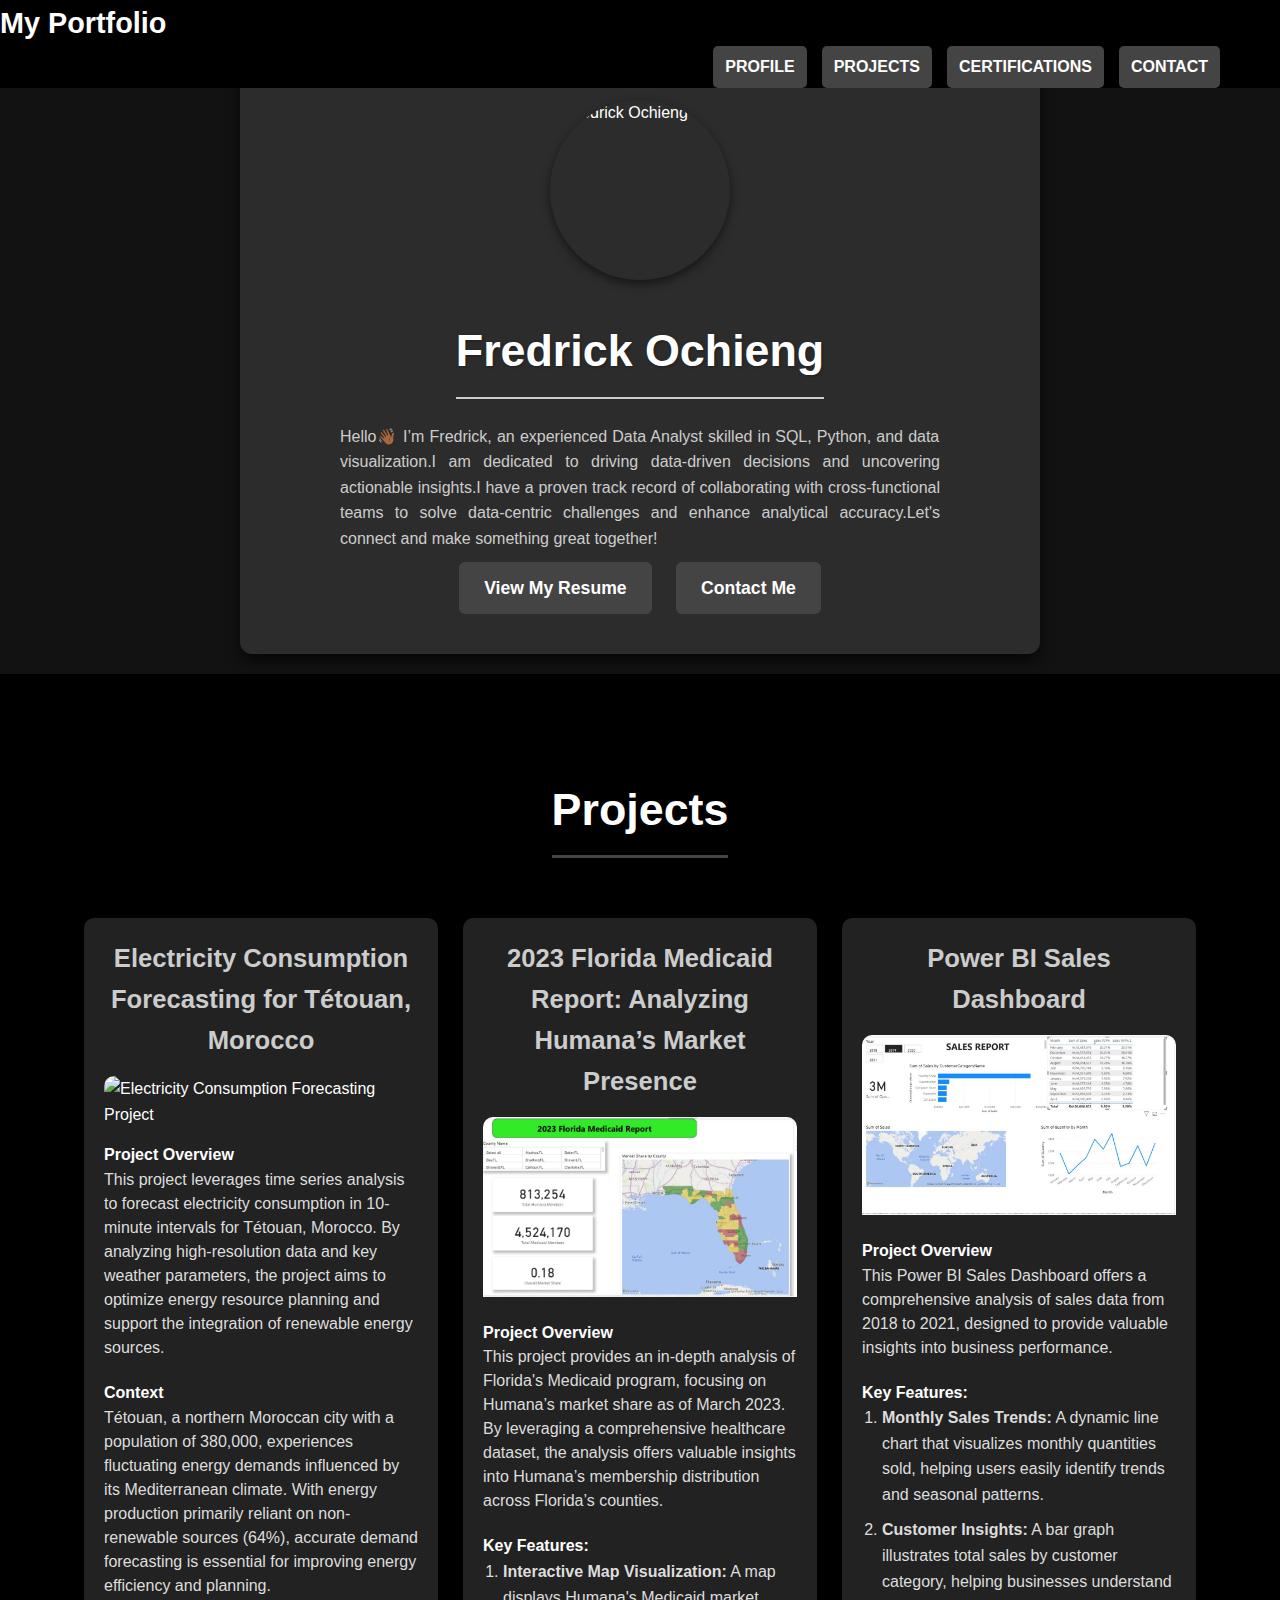
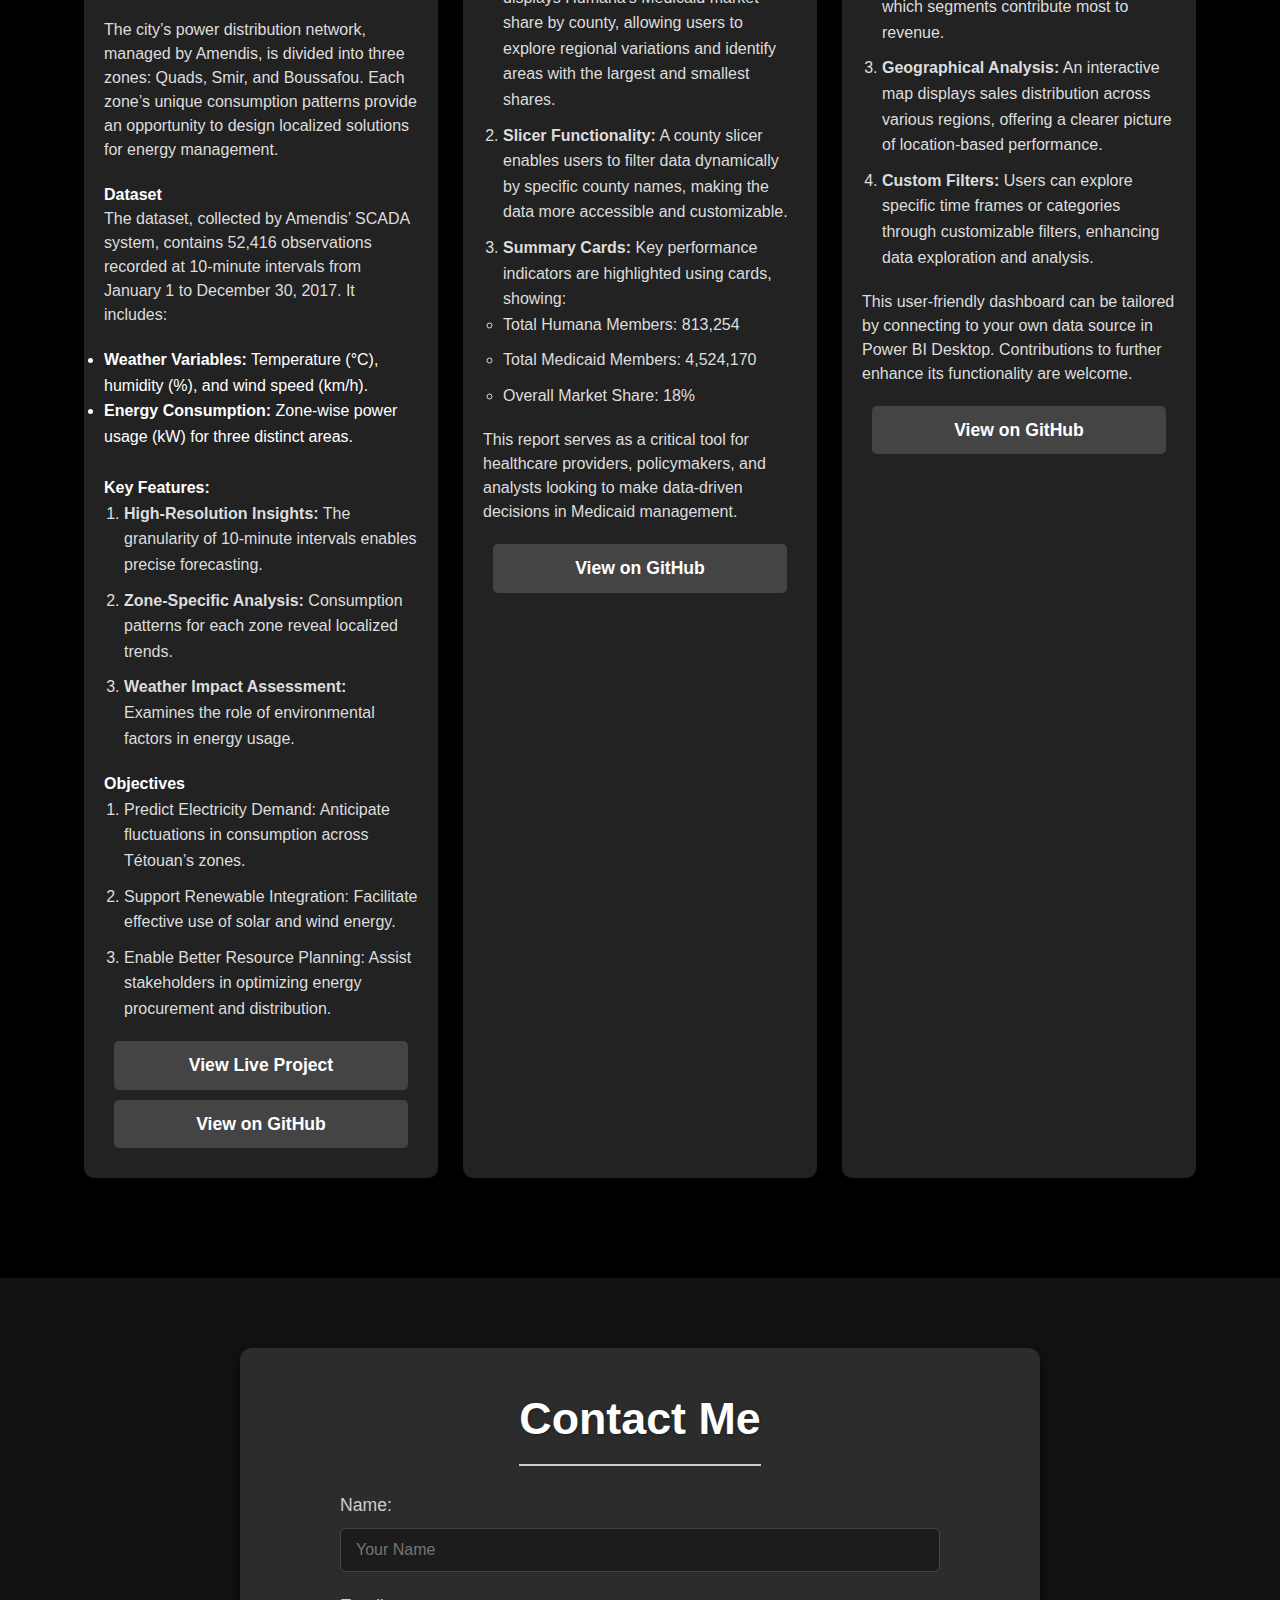
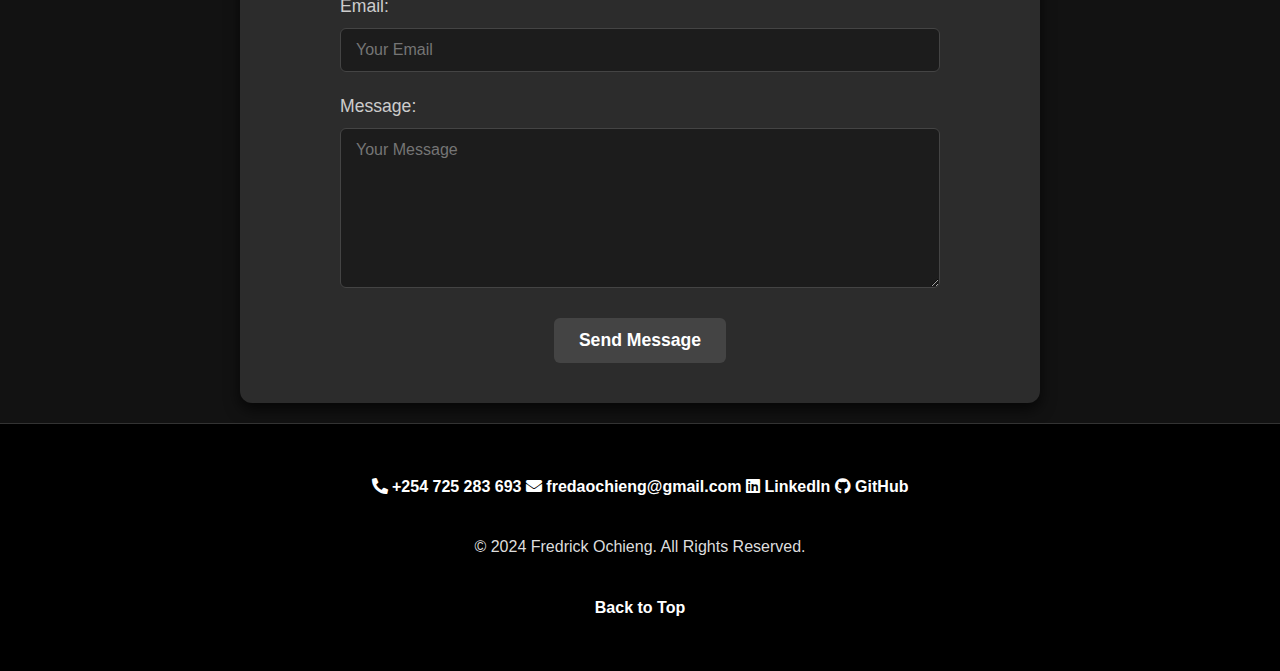
==== commit e4d453ae: "Changed the colors to Grey, white and black" ====
--- a/index.html
+++ b/index.html
@@ -68,7 +68,7 @@
                         <li><strong>Energy Consumption:</strong> Zone-wise power usage (kW) for three distinct areas.</li>
                     </ul>
                     <br>
-                    <h4>Key Highlights</h4>
+                    <h4>Key Features:</h4>
                     <ol>
                         <li><strong>High-Resolution Insights:</strong> The granularity of 10-minute intervals enables precise forecasting.</li>
                         <li><strong>Zone-Specific Analysis:</strong> Consumption patterns for each zone reveal localized trends.</li>
@@ -92,7 +92,7 @@
                 <div class="project">
                     <h3 style="text-align: center;">2023 Florida Medicaid Report: Analyzing Humana’s Market Presence</h3>
                     <img src="images/medicaid_report.jpg" alt="Florida Medicaid Report" class="project-image">
-                    <h4>Project Details</h4>
+                    <h4>Project Overview</h4>
                     <p>This project provides an in-depth analysis of Florida's Medicaid program, focusing on Humana’s market share as of March 2023. By leveraging a comprehensive healthcare dataset, the analysis offers valuable insights into Humana’s membership distribution across Florida’s counties.</p>
                     <h4>Key Features:</h4>
                     <ol style="text-align: left; margin-left: 20px;">
@@ -114,7 +114,7 @@
                 <div class="project">
                     <h3 style="text-align: center;">Power BI Sales Dashboard</h3>
                     <img src="images/SalesReport.jpg" alt="Power BI Sales Dashboard" class="project-image">
-                    <h4>Project Details</h4>
+                    <h4>Project Overview</h4>
                     <p>This Power BI Sales Dashboard offers a comprehensive analysis of sales data from 2018 to 2021, designed to provide valuable insights into business performance.</p>
                     <h4>Key Features:</h4>
                     <ol style="text-align: left; margin-left: 20px;">
--- a/styles.css
+++ b/styles.css
@@ -148,13 +148,6 @@
   margin-top: 50px; /* Space between the header and profile section */
 }
 
-.profile-pic {
-  width: 150px;
-  height: 150px;
-  border-radius: 50%;
-  object-fit: cover;
-  box-shadow: 0 4px 15px rgba(0, 0, 0, 0.6); /* Darker shadow for better contrast */
-}
 
 .profile-info {
   max-width: 600px;
@@ -388,7 +381,7 @@
   border-radius: 50%;
   object-fit: cover;
   margin-bottom: 20px;
-  border: 4px solid #fff; /* White border to frame the profile */
+  
   box-shadow: 0 4px 10px rgba(0, 0, 0, 0.5);
 }
 
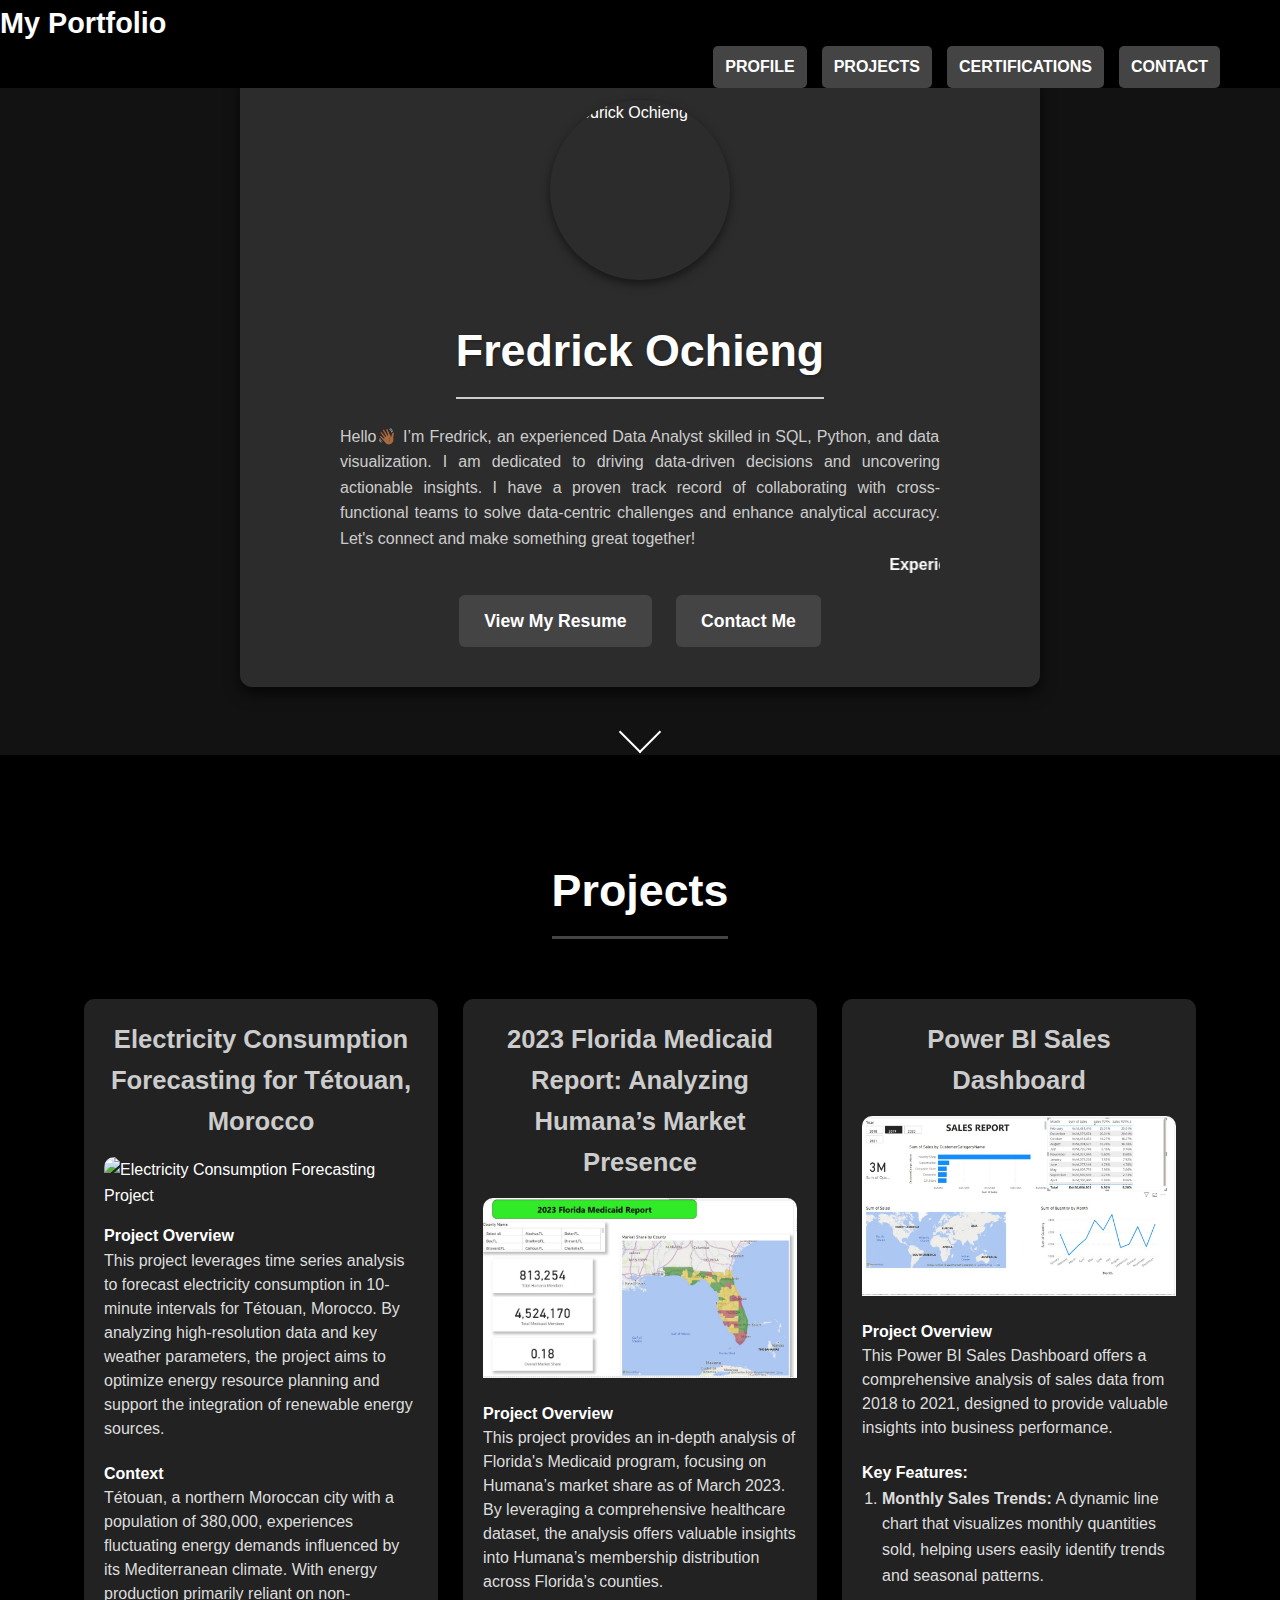
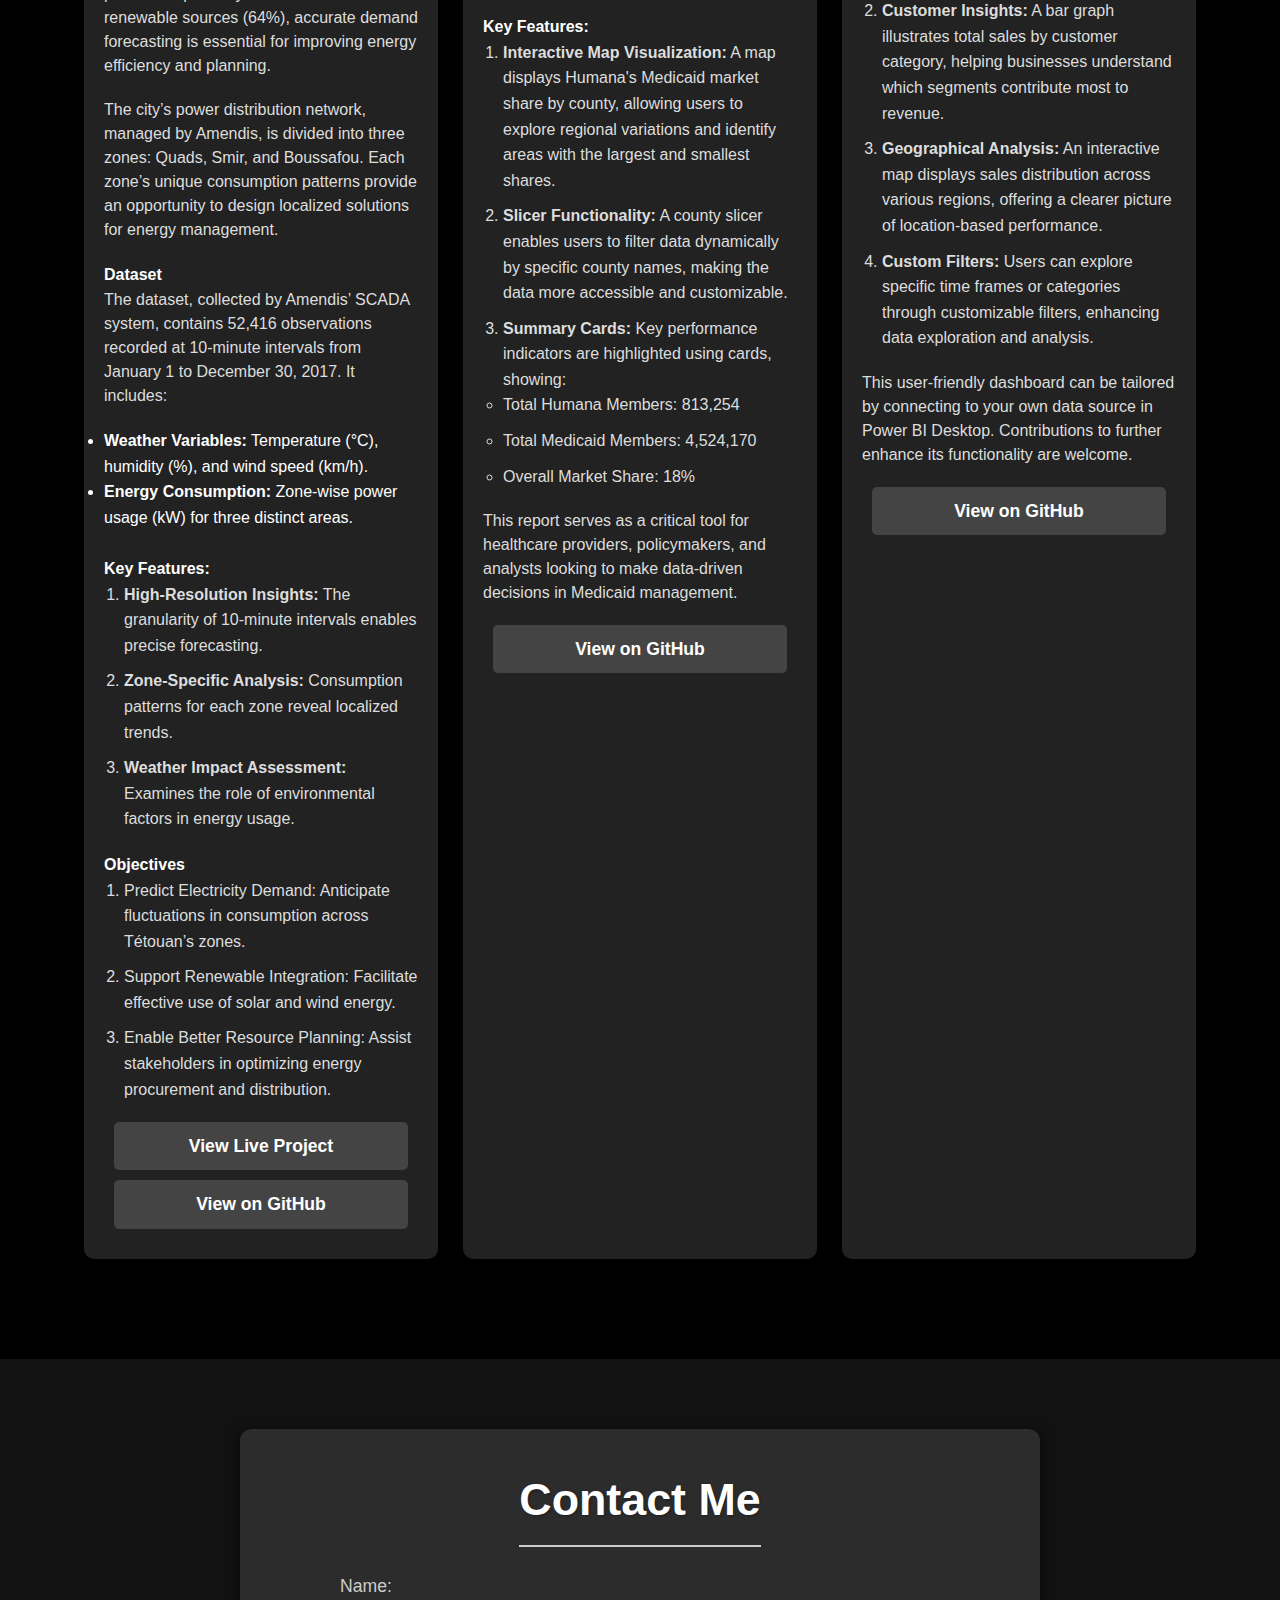
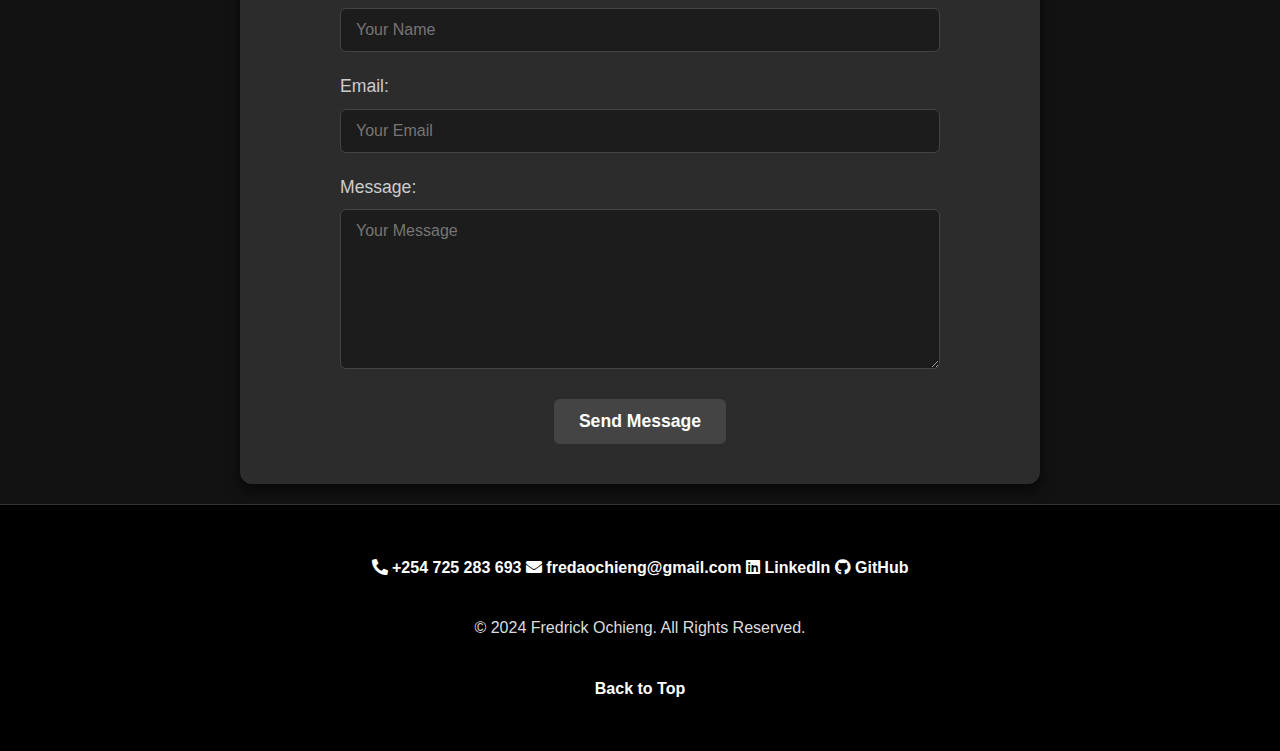
==== commit 99337cf7: "added the icon" ====
--- a/index.html
+++ b/index.html
@@ -30,23 +30,73 @@
 
     
     
-<section id="home">
-        <div class="container">
-            <div class="profile">
-                <img src="images/FredProfile.png" alt="Fredrick Ochieng" class="profile-pic">
-                <div class="profile-info">
-                    <h2>Fredrick Ochieng</h2>
-                    <p style="text-align:justify">Hello👋🏾 I’m Fredrick,  an experienced Data Analyst
-                         skilled in SQL, Python, and data visualization.I am dedicated to driving data-driven
-                          decisions and uncovering actionable insights.I have a proven track record
-                           of collaborating with cross-functional teams to solve data-centric challenges 
-                           and enhance analytical accuracy.Let's connect and make something great together!</p>
-                    <a href="FredrickOchieng.pdf" class="btn" > <b>View My Resume</b></a>
-                    <a href="contact.html" class="btn"><b>Contact Me</b></a>
-                </div>
-            </div>
-        </div>
-    </section>
+        <section id="home">
+            <div class="container">
+                <div class="profile">
+                    <img src="images/FredProfile.png" alt="Fredrick Ochieng" class="profile-pic">
+                    <div class="profile-info">
+                        <h2>Fredrick Ochieng</h2>
+                        <p style="text-align:justify">
+                            Hello👋🏾 I’m Fredrick, an experienced Data Analyst skilled in SQL, Python, and data visualization.
+                            I am dedicated to driving data-driven decisions and uncovering actionable insights. 
+                            I have a proven track record of collaborating with cross-functional teams to solve 
+                            data-centric challenges and enhance analytical accuracy. Let's connect and make something great together!
+                        </p>
+                        <marquee behavior="scroll" direction="left" style="color:white; font-weight: bold;">
+                            Experienced in SQL | Skilled in Python | Proficient in Data Visualization | Let's Connect!
+                        </marquee>
+                        <a href="FredrickOchieng.pdf" class="btn"> <b>View My Resume</b></a>
+                        <a href="contact.html" class="btn"><b>Contact Me</b></a>
+                    </div>
+                </div>
+            </div>
+            <!-- Pointer for more content -->
+            <div class="scroll-indicator">
+                <span class="arrow"></span>
+            </div>
+        </section>
+        
+        <style>
+        /* Pointer for more content below */
+        .scroll-indicator {
+            text-align: center;
+            margin-top: 10px;
+            position: relative;
+            animation: fadeIn 2s ease-in-out;
+        }
+        
+        .scroll-indicator .arrow {
+            display: inline-block;
+            width: 30px;
+            height: 30px;
+            border-bottom: 2px solid white;
+            border-right: 2px solid white;
+            transform: rotate(45deg);
+            animation: bounce 2s infinite;
+        }
+        
+        /* Arrow bounce animation */
+        @keyframes bounce {
+            0%, 100% {
+                transform: translateY(0) rotate(45deg);
+            }
+            50% {
+                transform: translateY(10px) rotate(45deg);
+            }
+        }
+        
+        /* Fade-in animation for the arrow */
+        @keyframes fadeIn {
+            0% {
+                opacity: 0;
+            }
+            100% {
+                opacity: 1;
+            }
+        }
+        </style>
+        
+        
 
     <section id="projects">
         <div class="container">
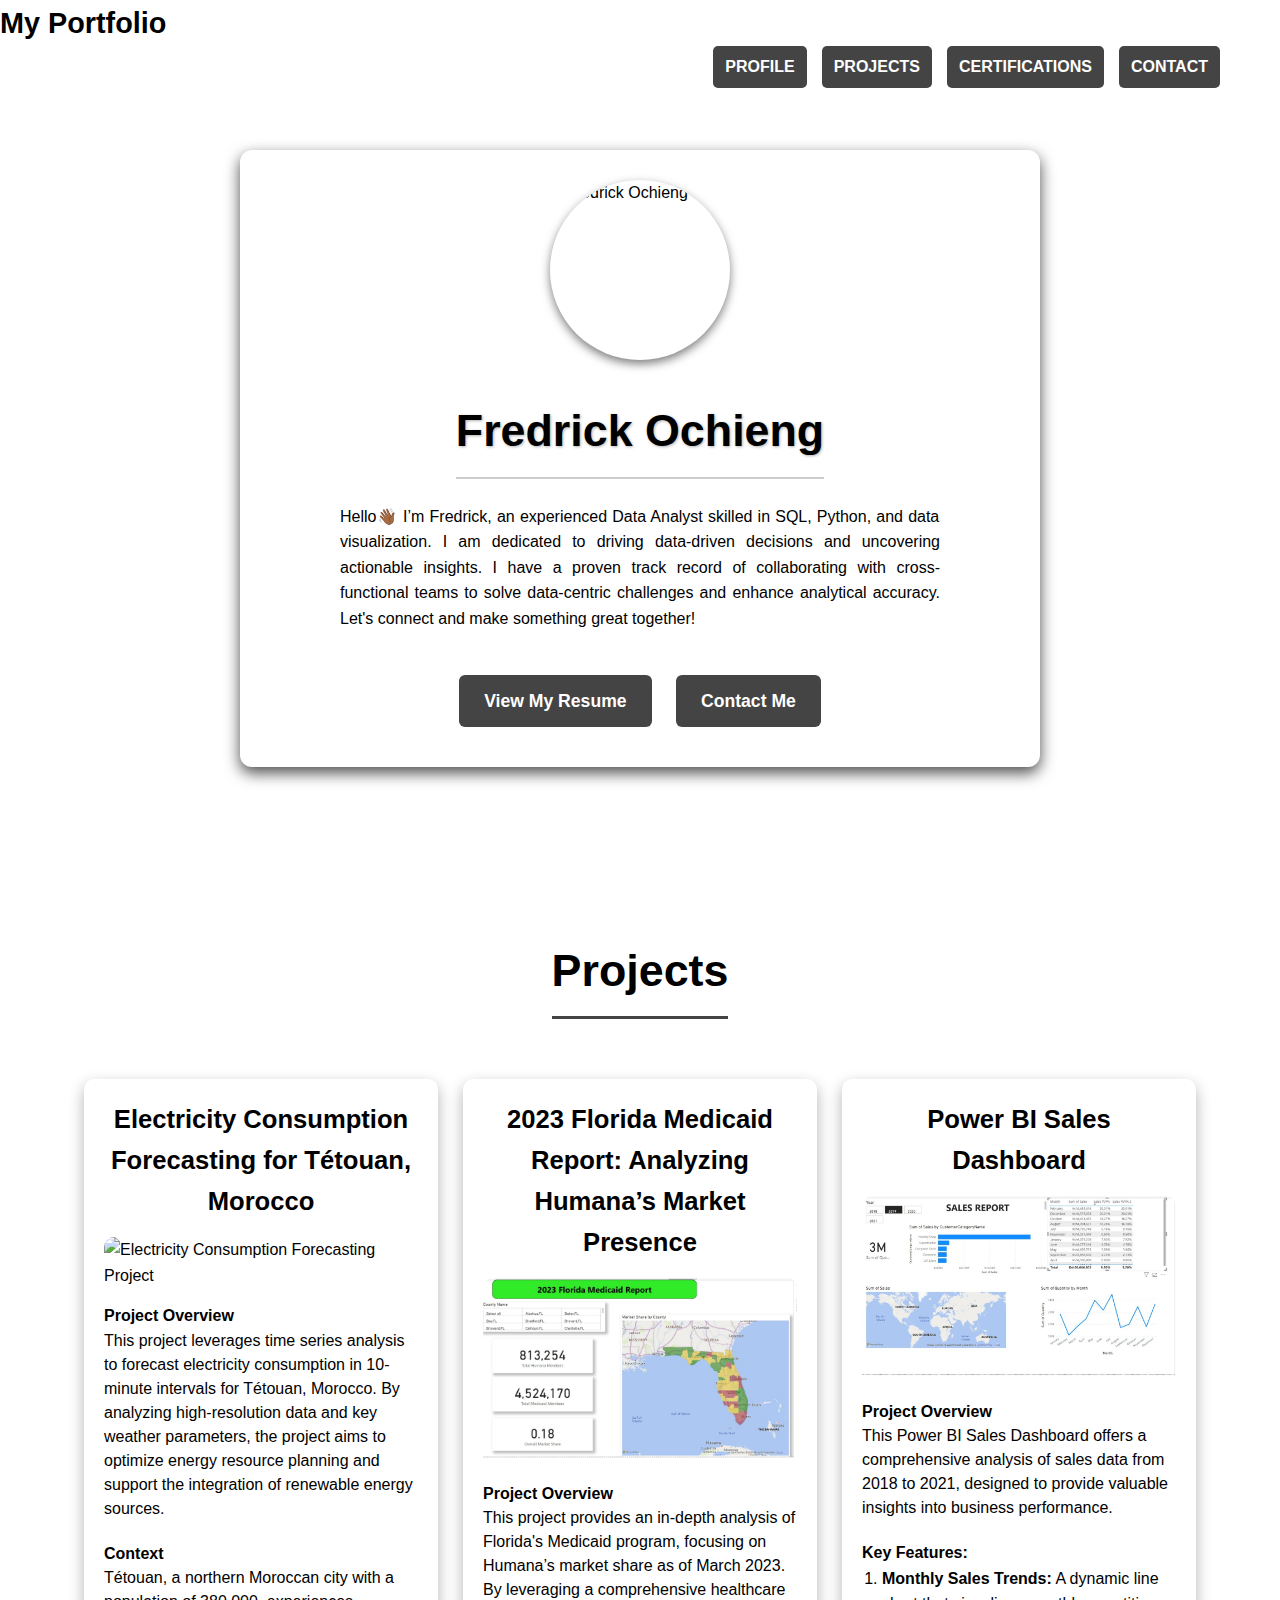
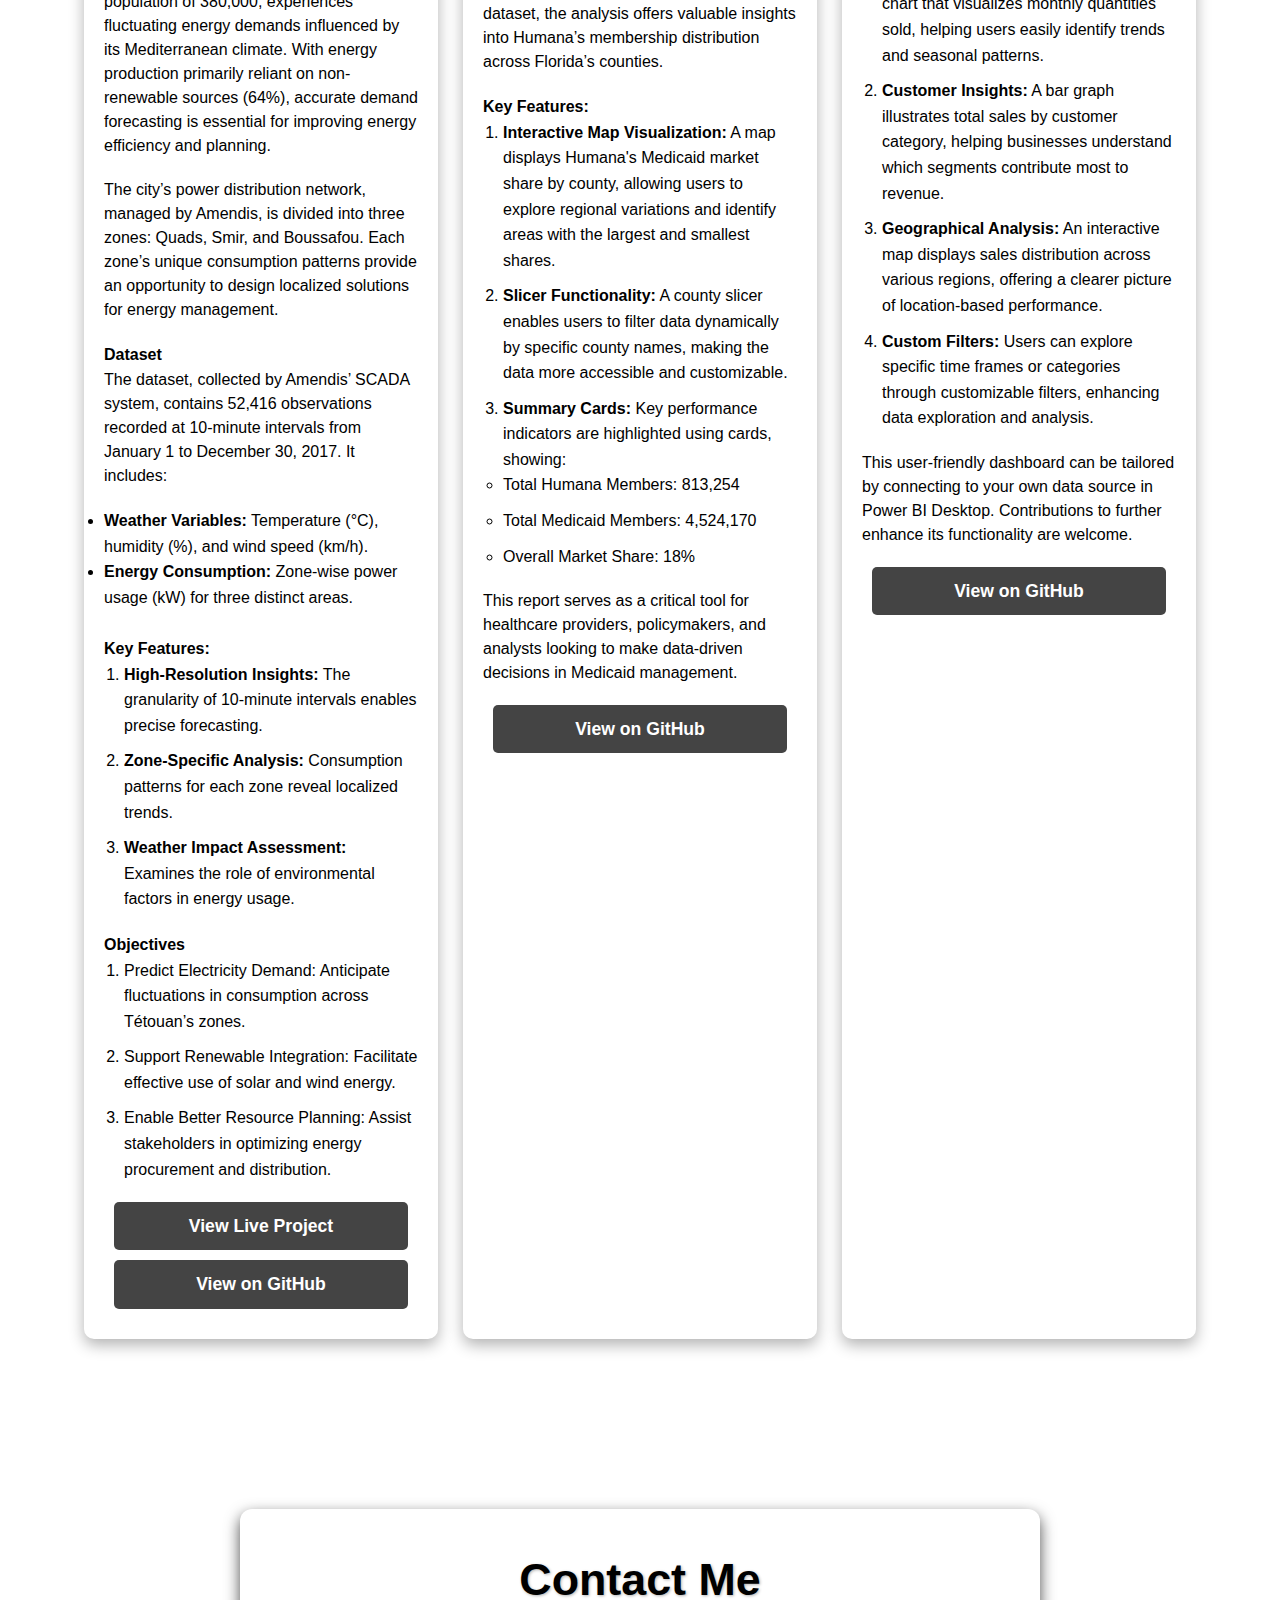
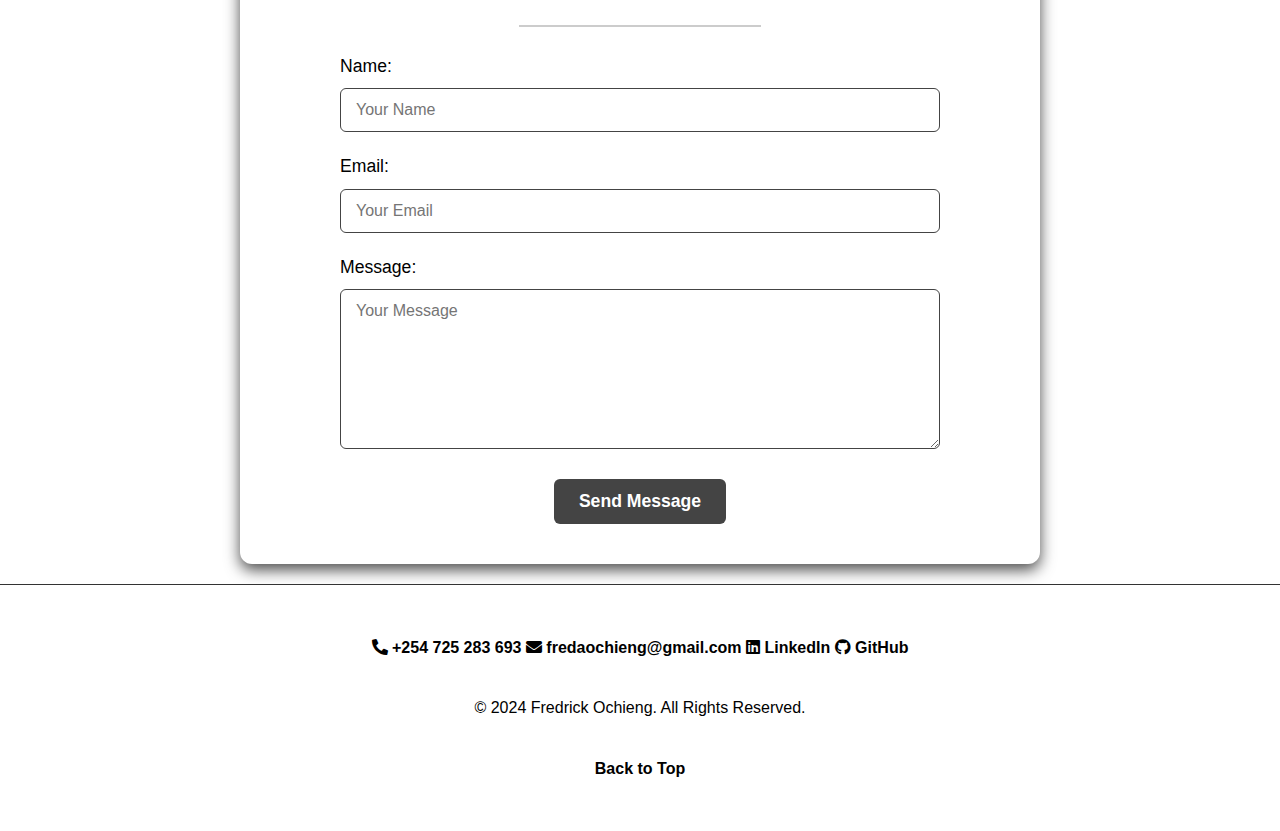
==== commit 7d6f8808: "changed the backgrounds to white and the text to black" ====
--- a/index.html
+++ b/index.html
@@ -35,7 +35,7 @@
                 <div class="profile">
                     <img src="images/FredProfile.png" alt="Fredrick Ochieng" class="profile-pic">
                     <div class="profile-info">
-                        <h2>Fredrick Ochieng</h2>
+                        <h2 style="color: #000;">Fredrick Ochieng</h2>
                         <p style="text-align:justify">
                             Hello👋🏾 I’m Fredrick, an experienced Data Analyst skilled in SQL, Python, and data visualization.
                             I am dedicated to driving data-driven decisions and uncovering actionable insights. 
--- a/styles.css
+++ b/styles.css
@@ -9,8 +9,8 @@
 body {
   line-height: 1.6;
   font-size: 16px;
-  background-color: #1e1e1e; /* Dark background for modern look */
-  color: #f0f0f0; /* Slightly lighter text for better readability */
+  background-color: #fff; /* Dark background for modern look */
+  color:#000; /* Slightly lighter text for better readability */
   padding-top: 80px; /* Account for fixed header height */
   overflow-x: hidden; /* Prevent horizontal scrolling */
 }
@@ -57,7 +57,7 @@
   top: 0;
   width: 100%;
   justify-content: space-between;
-  background-color: #000; /* Black background */
+  background-color: #fff; /* Black background */
   z-index: 1000; /* To ensure it stays above other content */
   transition: background-color 0.3s;
 }
@@ -89,7 +89,7 @@
 header h1 {
   margin: 0;
   font-size: 1.8rem;
-  color: white; /* White text color for visibility */
+  color:#000; /* White text color for visibility */
 }
 
 header nav {
@@ -117,11 +117,6 @@
   font-weight: bold; /* Make text bold */
 }
 
-header nav ul li a:hover {
-  background-color: #fff; /* White background on hover */
-  color: #000; /* Black text on hover */
-}
-
 /* Section Titles */
 h2 {
   text-align: center;
@@ -137,28 +132,33 @@
   background-color: #000; /* Black background */
   padding: 60px 0;
   text-align: center;
-  border-bottom: 1px solid #333; /* Dark grey border */
+  border-bottom: 1px solid #000; /* Dark grey border */
 }
 
 .profile {
   display: flex;
   flex-direction: column;
   align-items: center;
-  gap: 10px; /* Reduced gap between image and name */
-  margin-top: 50px; /* Space between the header and profile section */
+  padding: 30px;
+  border-radius: 12px;
+  box-shadow: 0 6px 15px rgba(0, 0, 0, 0.7); /* Deep shadow for depth */
+  width: 100%;
+  max-width: 800px;
+  gap: 10px;
+  margin-top: 50px;
 }
 
 
 .profile-info {
   max-width: 600px;
   text-align: center;
-  color: #ccc; /* Lighter grey for the text */
+  color:#000; /* Lighter grey for the text */
 }
 
 .profile-info h2 {
   font-size: 2.2rem;
   margin: 5px 0; /* Reduced margin for the name */
-  color: #fff; /* White color for name */
+  color: #000; /* White color for name */
 }
 
 /* General Button Styling */
@@ -201,7 +201,7 @@
 /* Projects Section */
 #projects {
   padding: 80px 0;
-  background-color: #000; /* Black background */
+  background-color: #fff; /* Black background */
   font-family: Arial, Helvetica, sans-serif;
 }
 
@@ -209,7 +209,7 @@
   text-align: center;
   font-size: 2.8rem;
   margin-bottom: 40px;
-  color: #fff; /* White color for title */
+  color: #000; /* White color for title */
   border-bottom: 3px solid #444; /* Dark grey border */
   display: inline-block;
   padding-bottom: 10px;
@@ -231,12 +231,12 @@
 
 /* Project Card */
 .project {
-  background-color: #222; /* Dark grey background */
+  background-color:#fff; /* Dark grey background */
   border-radius: 10px;
   padding: 20px;
   box-shadow: 0 6px 15px rgba(0, 0, 0, 0.3); /* Darker shadow */
   transition: transform 0.3s ease, box-shadow 0.3s ease;
-  color: #fff; /* White text color */
+  color: #000; /* White text color */
 }
 
 .project:hover {
@@ -256,20 +256,20 @@
   font-size: 1.6rem;
   margin-bottom: 15px;
   text-align: center;
-  color: #ccc; /* Light grey color for project title */
+  color: #000; /* Light grey color for project title */
 }
 
 .project p {
   font-size: 1rem;
   margin-bottom: 20px;
   line-height: 1.5;
-  color: #ddd; /* Light grey for project description */
+  color: #000; /* Light grey for project description */
 }
 
 .project ol {
   margin-left: 20px;
   margin-bottom: 20px;
-  color: #ddd; /* Light grey for list */
+  color: #000; /* Light grey for list */
 }
 
 .project ol li {
@@ -293,8 +293,8 @@
 
 /* Footer */
 footer {
-  background-color: #000; /* Black background */
-  color: #fff; /* White text for high contrast */
+  background-color: #fff; /* Black background */
+  color: #000; /* White text for high contrast */
   padding: 30px 0; /* Added padding for spacing */
   text-align: center; /* Centered text */
   position: relative;
@@ -305,7 +305,7 @@
 
 /* Links */
 footer a {
-  color: #fff; /* White link color */
+  color: #000; /* White link color */
   text-decoration: none; /* No underline */
   font-weight: 600; /* Slightly lighter bold */
   transition: color 0.3s, transform 0.3s; /* Smooth color and scale transition */
@@ -321,7 +321,7 @@
 footer p {
   margin: 15px 0; /* Spacing for clarity */
   font-size: 1rem; /* Standard font size */
-  color: #ddd; /* Light grey for secondary text */
+  color: #000; /* Light grey for secondary text */
 }
 
 /* Responsive Adjustments */
@@ -339,20 +339,11 @@
   }
 }
 
-/* General Styling */
-body {
-  font-family: 'Roboto', sans-serif;
-  margin: 0;
-  padding: 0;
-  background-color: #121212; /* Black background */
-  color: #fff; /* Default text color */
-}
-
 /* Contact Section Styling */
 #contact {
   padding: 80px 20px;
-  background-color: #1c1c1c; /* Dark grey background */
-  color: #fff;
+  background-color:#fff; /* Dark grey background */
+  color: #000;
 }
 
 #contact .container {
@@ -363,17 +354,6 @@
   margin: 0 auto;
 }
 
-.profile {
-  display: flex;
-  flex-direction: column;
-  align-items: center;
-  background-color: #2c2c2c; /* Slightly lighter grey for contrast */
-  padding: 30px;
-  border-radius: 12px;
-  box-shadow: 0 6px 15px rgba(0, 0, 0, 0.7); /* Deep shadow for depth */
-  width: 100%;
-  max-width: 800px;
-}
 
 .profile-pic {
   width: 180px;
@@ -393,7 +373,7 @@
 .profile-info h2 {
   font-size: 2.8rem;
   margin-bottom: 25px;
-  color: #fff; /* White text for contrast */
+  color: #000; /* White text for contrast */
   text-shadow: 1px 1px 3px rgba(0, 0, 0, 0.3); /* Subtle shadow for text */
 }
 
@@ -407,7 +387,7 @@
 .form-group label {
   margin-bottom: 8px;
   font-size: 1.1rem;
-  color: #ccc; /* Light grey for labels */
+  color: #000; /* Light grey for labels */
 }
 
 .form-group input[type="text"],
@@ -417,8 +397,8 @@
   padding: 12px 15px;
   border: 1px solid #444; /* Grey border for inputs */
   border-radius: 6px;
-  background-color: #1c1c1c; /* Dark grey for input background */
-  color: #fff; /* White text */
+  background-color: #fff; /* Dark grey for input background */
+  color: #000; /* White text */
   font-size: 1rem;
   transition: border 0.3s ease, box-shadow 0.3s ease;
 }
@@ -426,7 +406,7 @@
 .form-group input[type="text"]:focus,
 .form-group input[type="email"]:focus,
 .form-group textarea:focus {
-  border: 1px solid #fff; /* White border on focus */
+  border: 1px solid #000; /* White border on focus */
   box-shadow: 0 0 5px rgba(255, 255, 255, 0.5); /* White glow on focus */
   outline: none;
 }
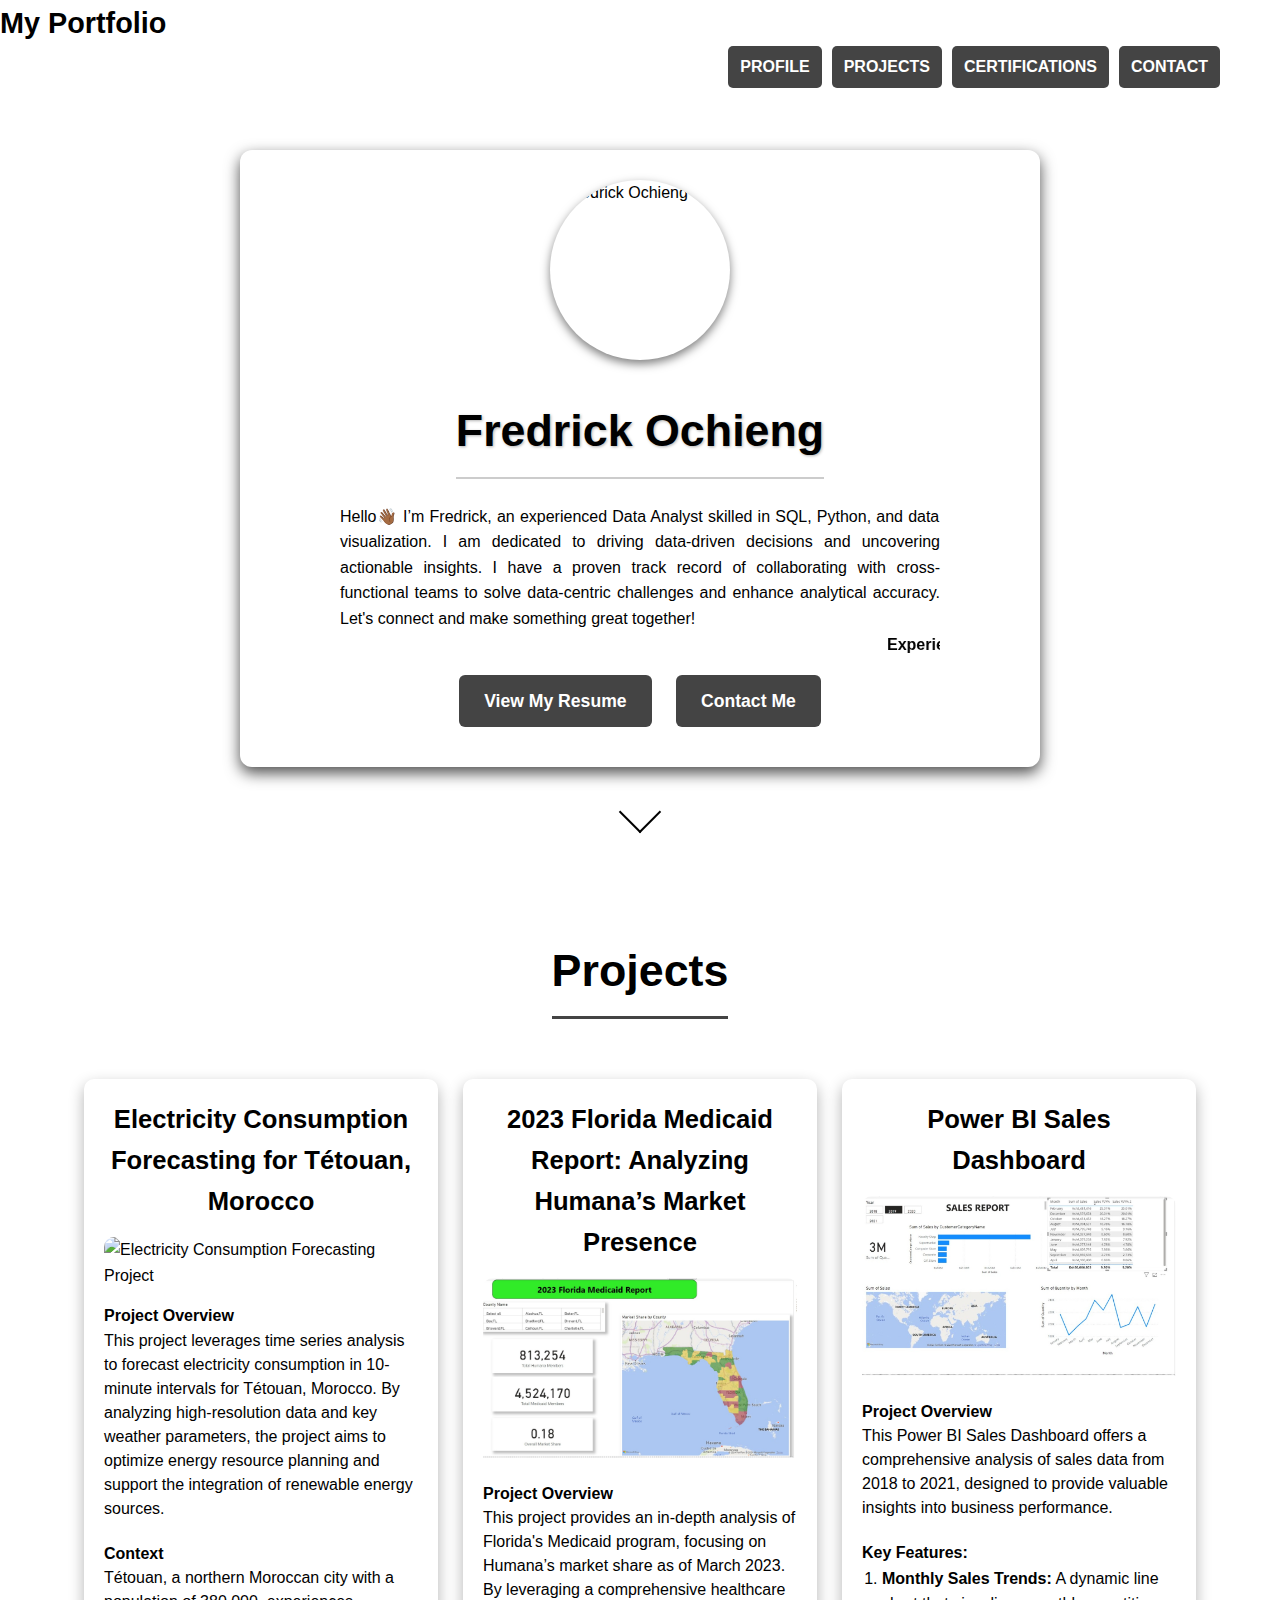
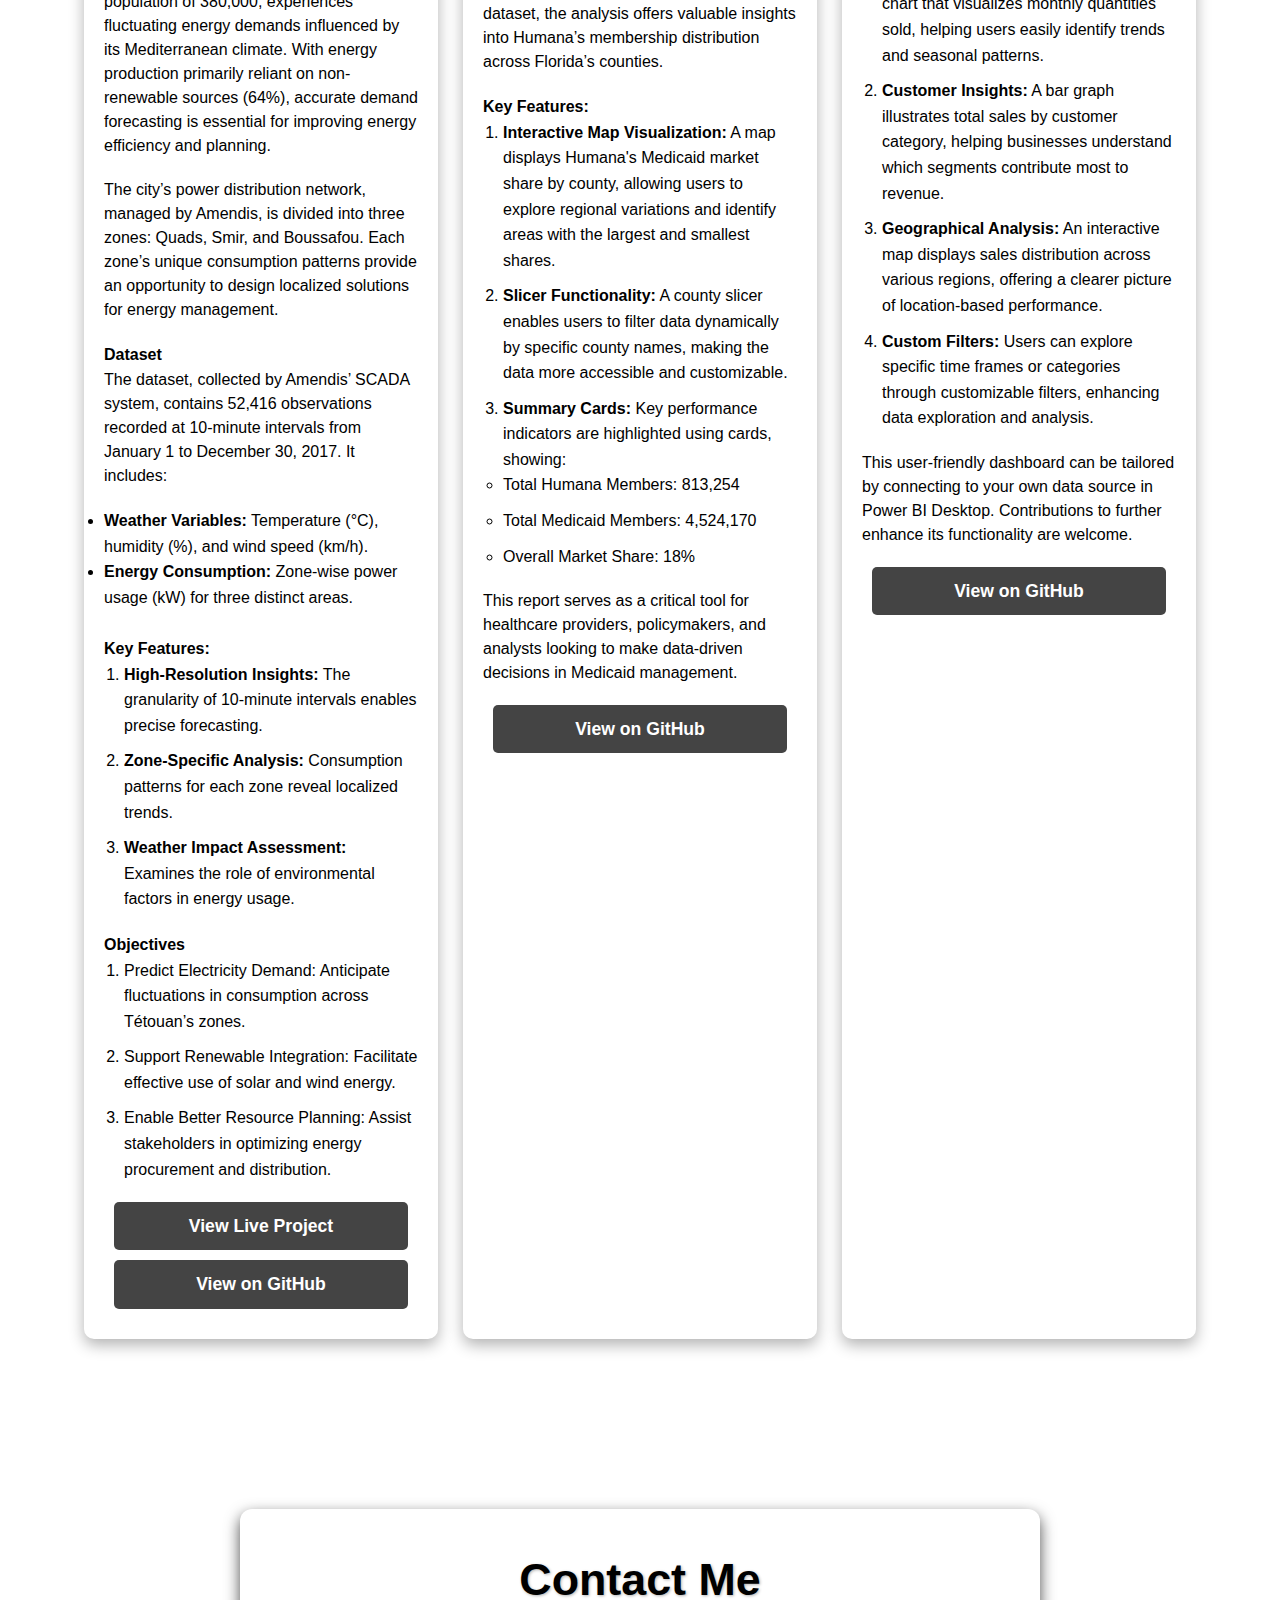
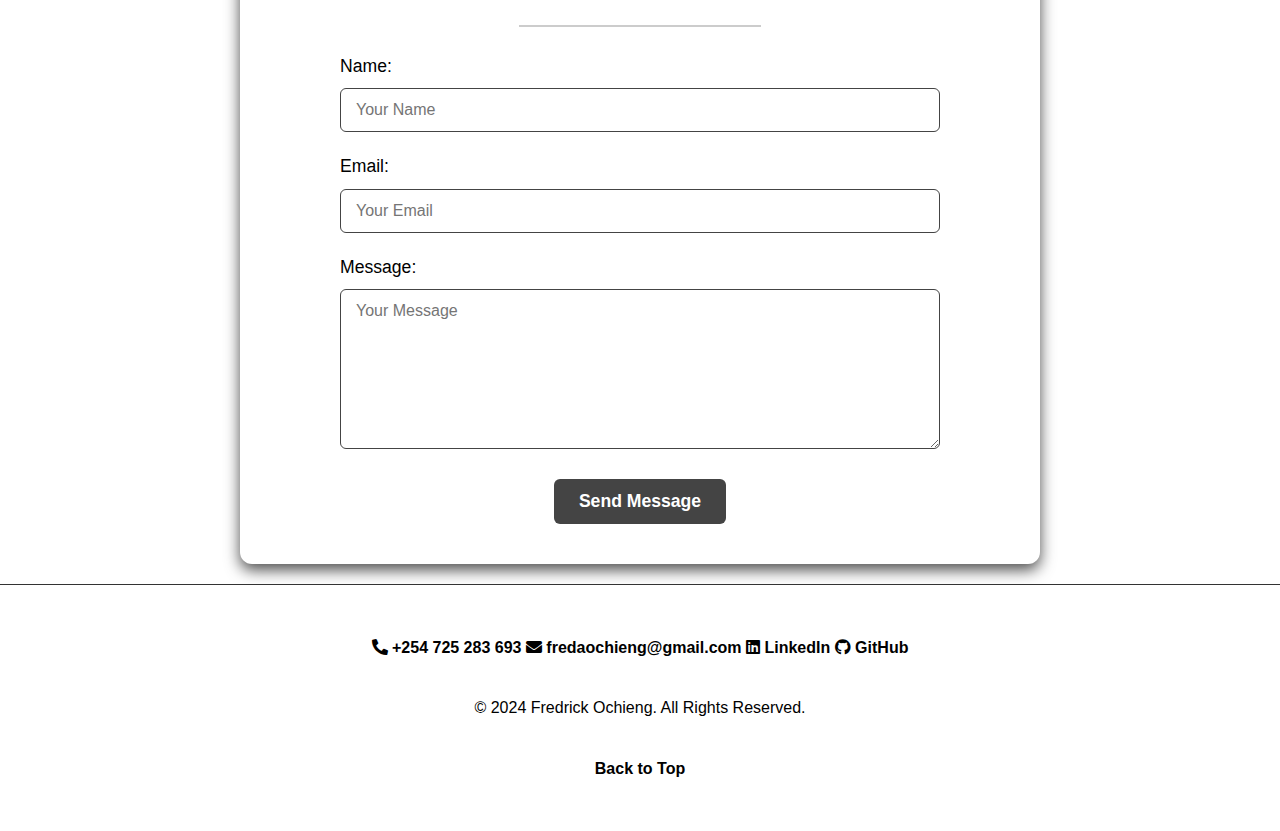
==== commit 271b10cf: "adjusted moving text colors" ====
--- a/index.html
+++ b/index.html
@@ -42,7 +42,7 @@
                             I have a proven track record of collaborating with cross-functional teams to solve 
                             data-centric challenges and enhance analytical accuracy. Let's connect and make something great together!
                         </p>
-                        <marquee behavior="scroll" direction="left" style="color:white; font-weight: bold;">
+                        <marquee behavior="scroll" direction="left" style="color:#000; font-weight: bold;">
                             Experienced in SQL | Skilled in Python | Proficient in Data Visualization | Let's Connect!
                         </marquee>
                         <a href="FredrickOchieng.pdf" class="btn"> <b>View My Resume</b></a>
@@ -69,8 +69,8 @@
             display: inline-block;
             width: 30px;
             height: 30px;
-            border-bottom: 2px solid white;
-            border-right: 2px solid white;
+            border-bottom: 2px solid #000;
+            border-right: 2px solid #000;
             transform: rotate(45deg);
             animation: bounce 2s infinite;
         }
--- a/styles.css
+++ b/styles.css
@@ -57,7 +57,7 @@
   top: 0;
   width: 100%;
   justify-content: space-between;
-  background-color: #fff; /* Black background */
+  background-color: #fff; /* White background */
   z-index: 1000; /* To ensure it stays above other content */
   transition: background-color 0.3s;
 }
@@ -89,7 +89,7 @@
 header h1 {
   margin: 0;
   font-size: 1.8rem;
-  color:#000; /* White text color for visibility */
+  color: #000; /* Black text color */
 }
 
 header nav {
@@ -99,7 +99,7 @@
 header nav ul {
   list-style: none;
   display: flex; /* Align items in a row */
-  gap: 15px; /* Space between navigation items */
+  gap: 10px; /* Space between navigation items */
 }
 
 header nav ul li {
@@ -116,6 +116,58 @@
   transition: background-color 0.3s, color 0.3s; /* Smooth transition */
   font-weight: bold; /* Make text bold */
 }
+
+
+/* Mobile responsiveness */
+@media screen and (max-width: 768px) {
+  header .container {
+    flex-direction: row; /* Keep horizontal layout */
+    flex-wrap: wrap; /* Allow wrapping if needed */
+    justify-content: space-between; /* Space between title and nav */
+    padding: 10px; /* Add padding for better spacing */
+  }
+
+  header nav ul {
+    flex-direction: row; /* Keep navigation items horizontal */
+    gap: 10px; /* Adjust gap for smaller screens */
+    justify-content: flex-end; /* Keep links aligned to the right */
+    flex-wrap: wrap; /* Allow wrapping if there isn't enough space */
+  }
+
+  header h1 {
+    font-size: 1.5rem; /* Adjust font size for smaller screens */
+    margin: 0; /* Remove extra margins */
+  }
+
+  header nav ul li a {
+    font-size: 0.9rem; /* Adjust font size for links */
+    padding: 6px 10px; /* Adjust padding for smaller screens */
+    white-space: nowrap; /* Prevent links from wrapping within themselves */
+  }
+}
+
+/* Extra small screens */
+@media screen and (max-width: 480px) {
+  header .container {
+    padding: 5px; /* Compact padding */
+  }
+
+  header h1 {
+    font-size: 1.2rem; /* Further reduce font size for the title */
+  }
+
+  header nav ul {
+    gap: 5px; /* Smaller gaps for tighter layout */
+  }
+
+  header nav ul li a {
+    font-size: 0.8rem; /* Smaller font size for links */
+    padding: 4px 8px; /* Compact padding for links */
+    white-space: nowrap; /* Prevent wrapping of text within links */
+  }
+}
+
+
 
 /* Section Titles */
 h2 {
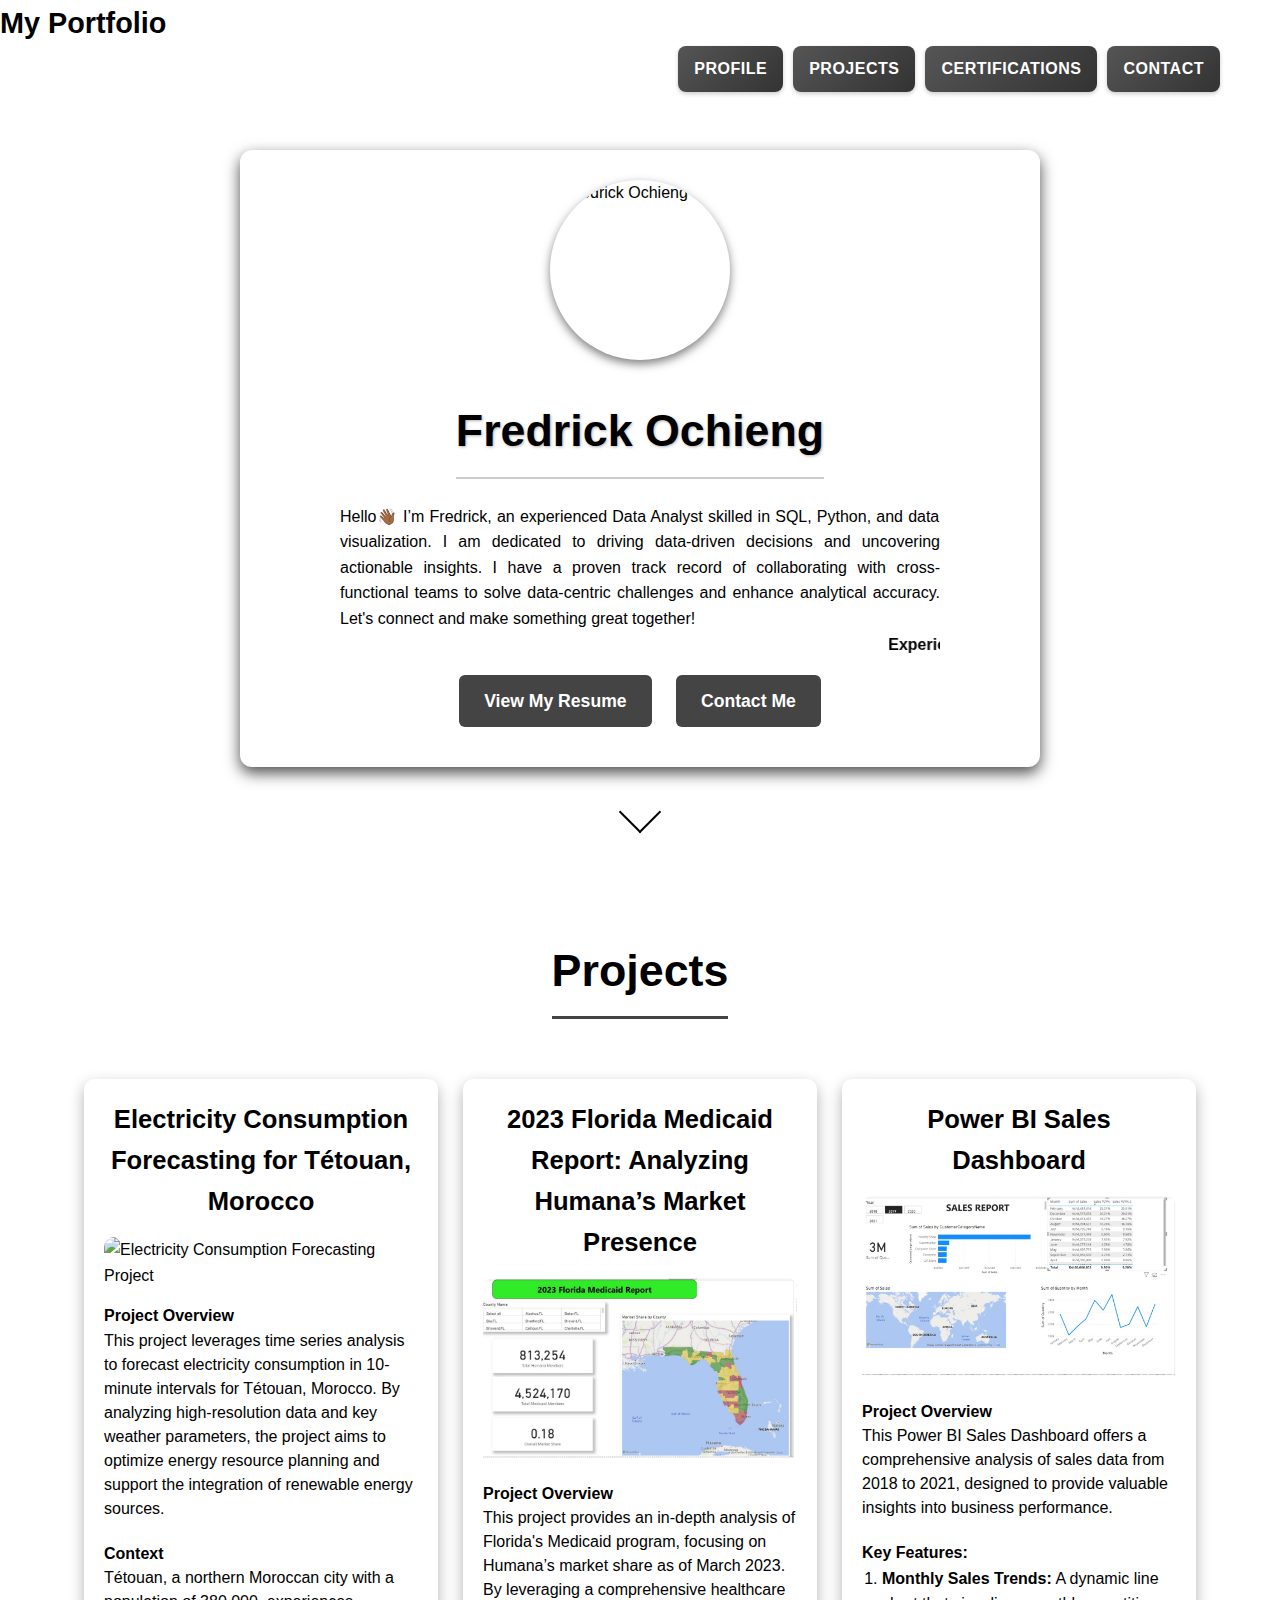
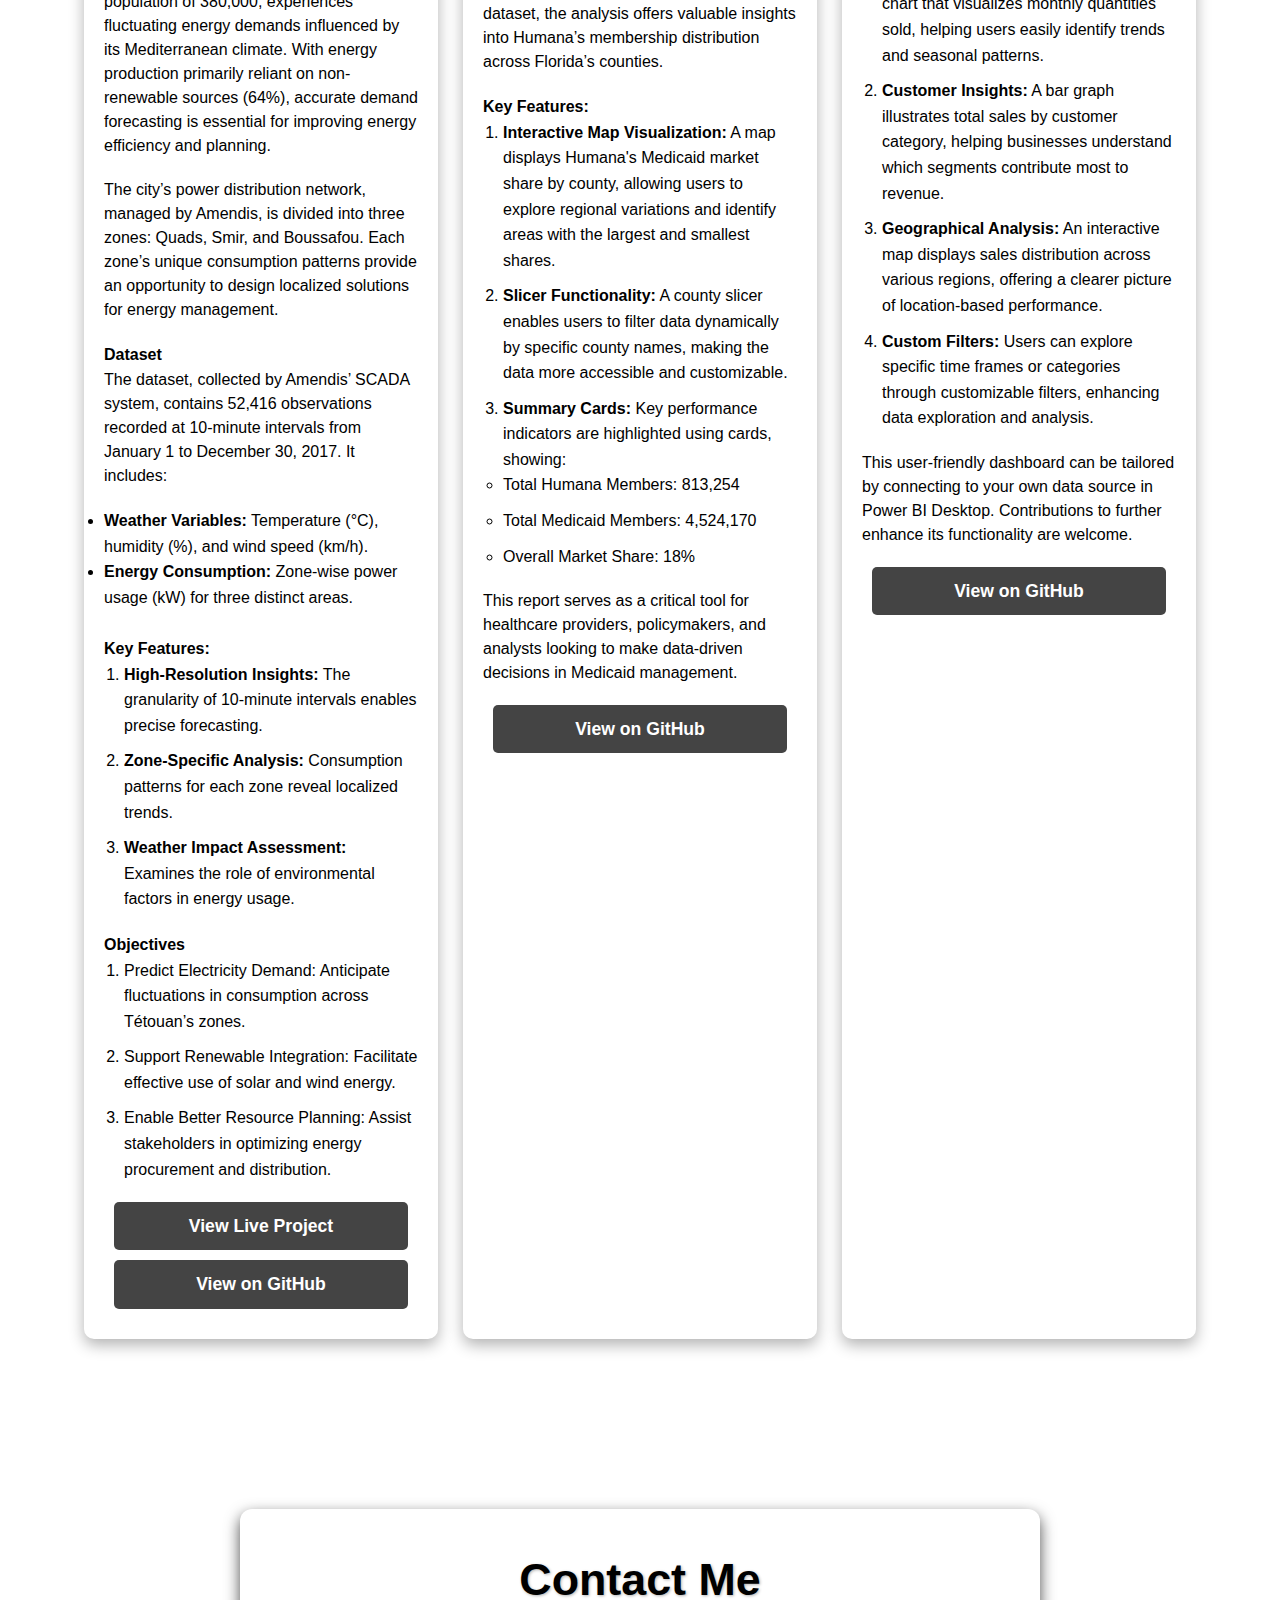
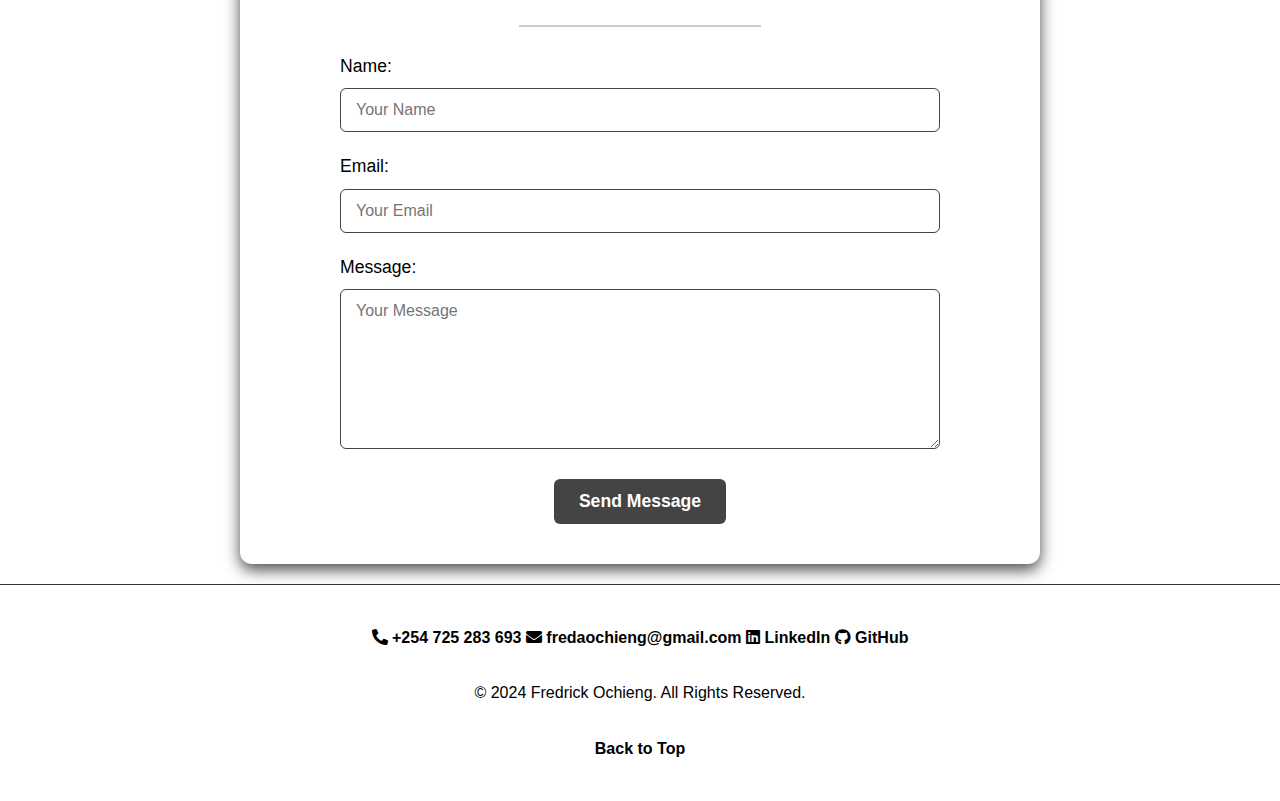
==== commit e47a53bc: "footer mobile responsiveness" ====
--- a/index.html
+++ b/index.html
@@ -100,7 +100,7 @@
 
     <section id="projects">
         <div class="container">
-            <h2>Projects</h2>
+            <h2 style="text-align: center;">Projects</h2>
             <div class="projects-grid">
                 <!-- Updated Project: Electricity Consumption Forecasting -->
                 <div class="project">
--- a/styles.css
+++ b/styles.css
@@ -109,13 +109,59 @@
 header nav ul li a {
   color: #fff; /* White text color */
   text-decoration: none; /* Remove underline */
-  padding: 8px 12px; /* Padding for clickable area */
-  border-radius: 5px; /* Rounded corners */
-  background-color: #444; /* Slight grey background */
+  padding: 10px 16px; /* Increase padding for better clickability */
+  border-radius: 8px; /* Slightly larger rounded corners */
+  background-color: #444; /* Default grey background */
   display: block; /* Ensure the link takes full space */
-  transition: background-color 0.3s, color 0.3s; /* Smooth transition */
+  transition: background-color 0.3s ease, color 0.3s ease, transform 0.2s ease; /* Add smooth transformations */
   font-weight: bold; /* Make text bold */
-}
+  box-shadow: 0 2px 4px rgba(0, 0, 0, 0.2); /* Add subtle shadow for depth */
+  letter-spacing: 0.5px; /* Slightly spaced letters for readability */
+  position: relative; /* To use pseudo-elements */
+  overflow: hidden; /* Ensure effects don’t overflow */
+}
+
+/* Add hover and focus effects */
+header nav ul li a:hover, 
+header nav ul li a:focus {
+  background-color: #666; /* Slightly lighter grey on hover */
+  color: #fff; /* Maintain white text */
+  transform: scale(1.05); /* Slight zoom effect */
+  box-shadow: 0 4px 8px rgba(0, 0, 0, 0.3); /* Enhance shadow on hover */
+  text-shadow: 1px 1px 2px rgba(0, 0, 0, 0.5); /* Subtle text shadow for pop */
+}
+
+/* Add an underline effect on hover */
+header nav ul li a::after {
+  content: '';
+  position: absolute;
+  left: 0;
+  bottom: 0;
+  width: 0;
+  height: 2px;
+  background-color: #ff6f61; /* Accent color for the underline */
+  transition: width 0.3s ease; /* Smooth underline effect */
+}
+
+header nav ul li a:hover::after {
+  width: 100%; /* Expand underline on hover */
+}
+
+/* Active link styles */
+header nav ul li a.active {
+  background-color: #ff6f61; /* Highlight active link with accent color */
+  color: #fff; /* Maintain white text */
+}
+
+/* Add subtle gradient background */
+header nav ul li a {
+  background: linear-gradient(135deg, #555, #333); /* Subtle gradient */
+}
+
+header nav ul li a:hover {
+  background: linear-gradient(135deg, #777, #444); /* Lighter gradient on hover */
+}
+
 
 
 /* Mobile responsiveness */
@@ -345,21 +391,22 @@
 
 /* Footer */
 footer {
-  background-color: #fff; /* Black background */
-  color: #000; /* White text for high contrast */
-  padding: 30px 0; /* Added padding for spacing */
+  background-color: #fff; /* White background */
+  color: #000; /* Black text for high contrast */
+  padding: 20px 10px; /* Adjusted padding for spacing */
   text-align: center; /* Centered text */
   position: relative;
   bottom: 0;
   width: 100%;
   border-top: 1px solid #333; /* Subtle dark grey border */
+  font-size: 1rem; /* Base font size for text readability */
 }
 
 /* Links */
 footer a {
-  color: #000; /* White link color */
+  color: #000; /* Black link color */
   text-decoration: none; /* No underline */
-  font-weight: 600; /* Slightly lighter bold */
+  font-weight: 600; /* Semi-bold text */
   transition: color 0.3s, transform 0.3s; /* Smooth color and scale transition */
 }
 
@@ -371,25 +418,47 @@
 
 /* Paragraph Text */
 footer p {
-  margin: 15px 0; /* Spacing for clarity */
+  margin: 10px 0; /* Adjusted margin for spacing */
   font-size: 1rem; /* Standard font size */
-  color: #000; /* Light grey for secondary text */
-}
-
-/* Responsive Adjustments */
-@media (max-width: 768px) {
+  color: #000; /* Black text for contrast */
+}
+
+/* Mobile Responsiveness */
+@media screen and (max-width: 768px) {
   footer {
-    padding: 20px 15px; /* Adjusted padding for smaller screens */
+    padding: 15px 5px; /* Reduced padding for smaller screens */
+    font-size: 0.9rem; /* Slightly smaller font size */
   }
 
   footer p {
-    font-size: 0.85rem; /* Slightly smaller text for mobile */
+    font-size: 0.85rem; /* Adjust paragraph text for smaller screens */
+    margin: 10px 0; /* Reduce spacing between paragraphs */
   }
 
   footer a {
-    font-size: 0.95rem; /* Adjusted link font size */
-  }
-}
+    font-size: 0.9rem; /* Adjust font size for links */
+    padding: 5px; /* Add padding for better touch accessibility */
+  }
+}
+
+@media screen and (max-width: 480px) {
+  footer {
+    padding: 10px 5px; /* Compact padding for very small screens */
+    font-size: 0.8rem; /* Reduce font size further */
+  }
+
+  footer p {
+    font-size: 0.8rem; /* Further reduce text size */
+    margin: 8px 0; /* Tighter spacing for compact design */
+  }
+
+  footer a {
+    font-size: 0.8rem; /* Smaller font size for links */
+    padding: 4px; /* Compact padding */
+    display: inline-block; /* Ensure links stack correctly in tight spaces */
+  }
+}
+
 
 /* Contact Section Styling */
 #contact {
